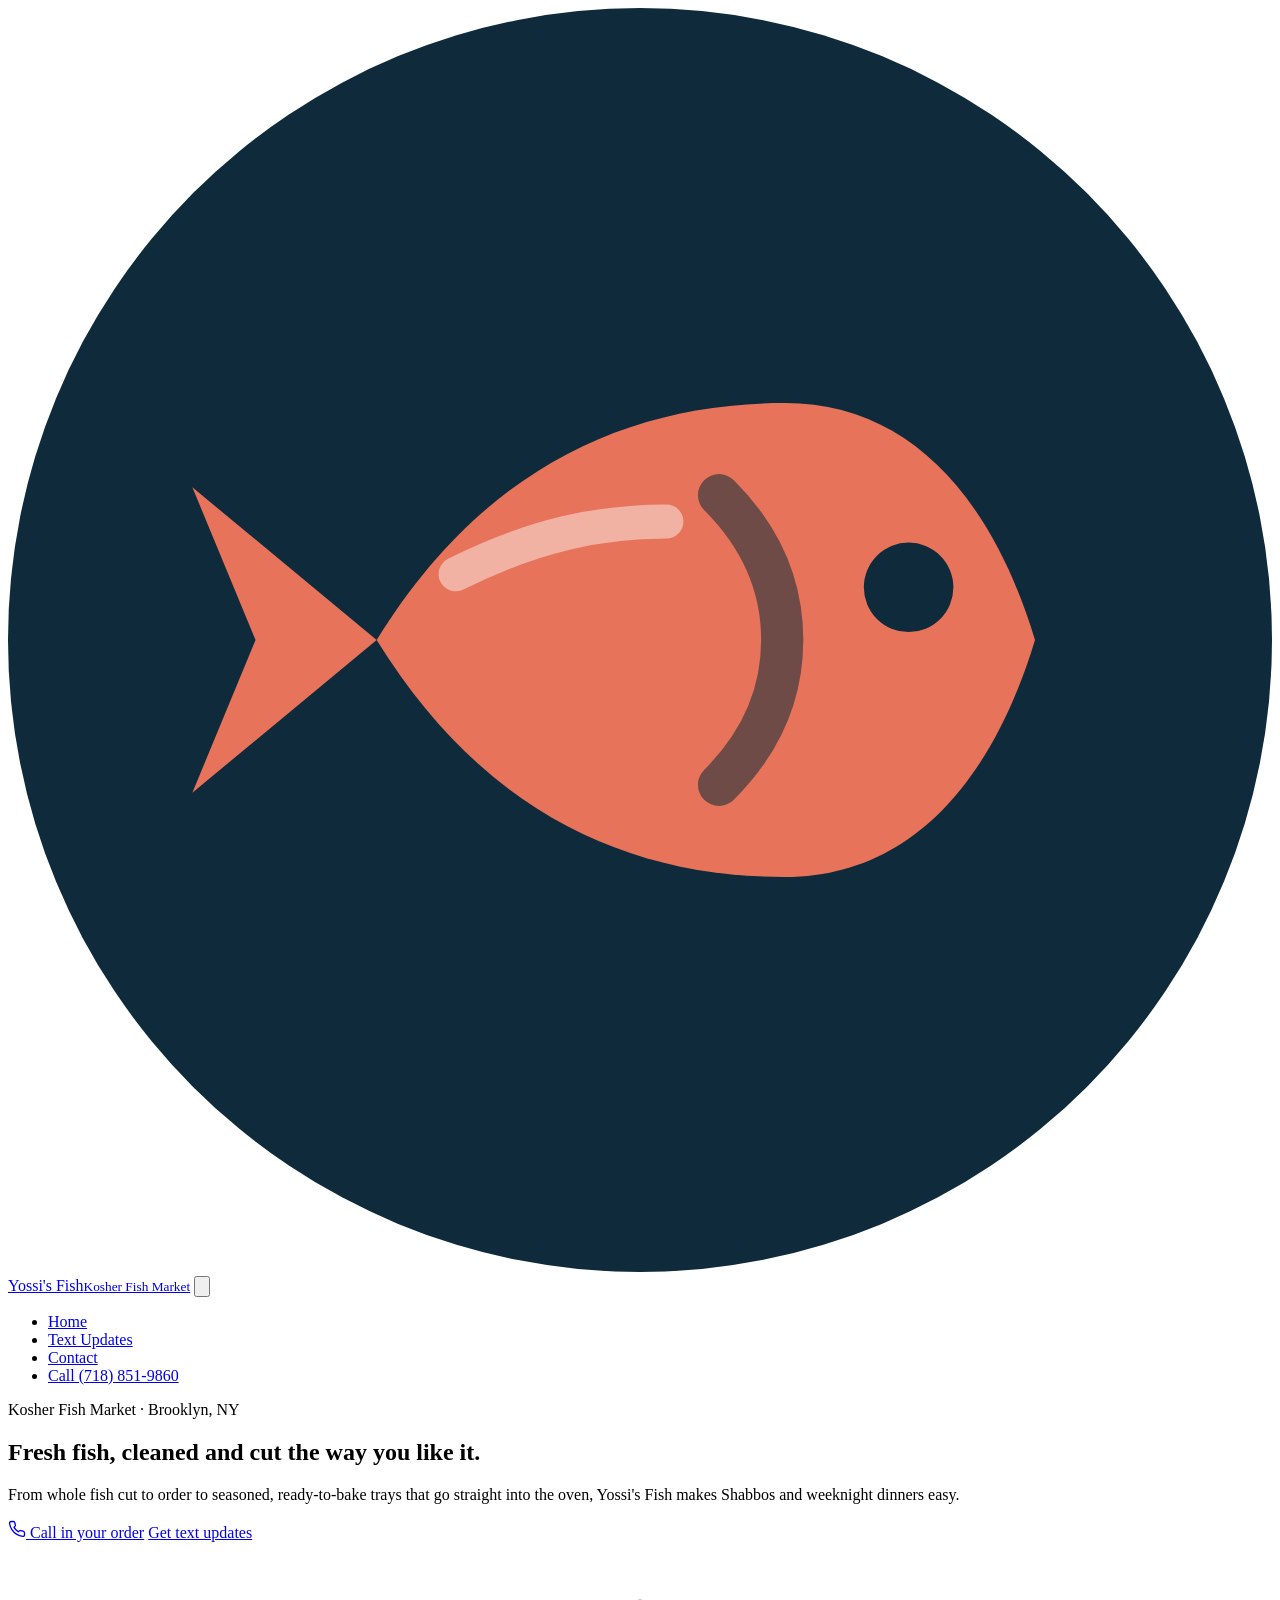
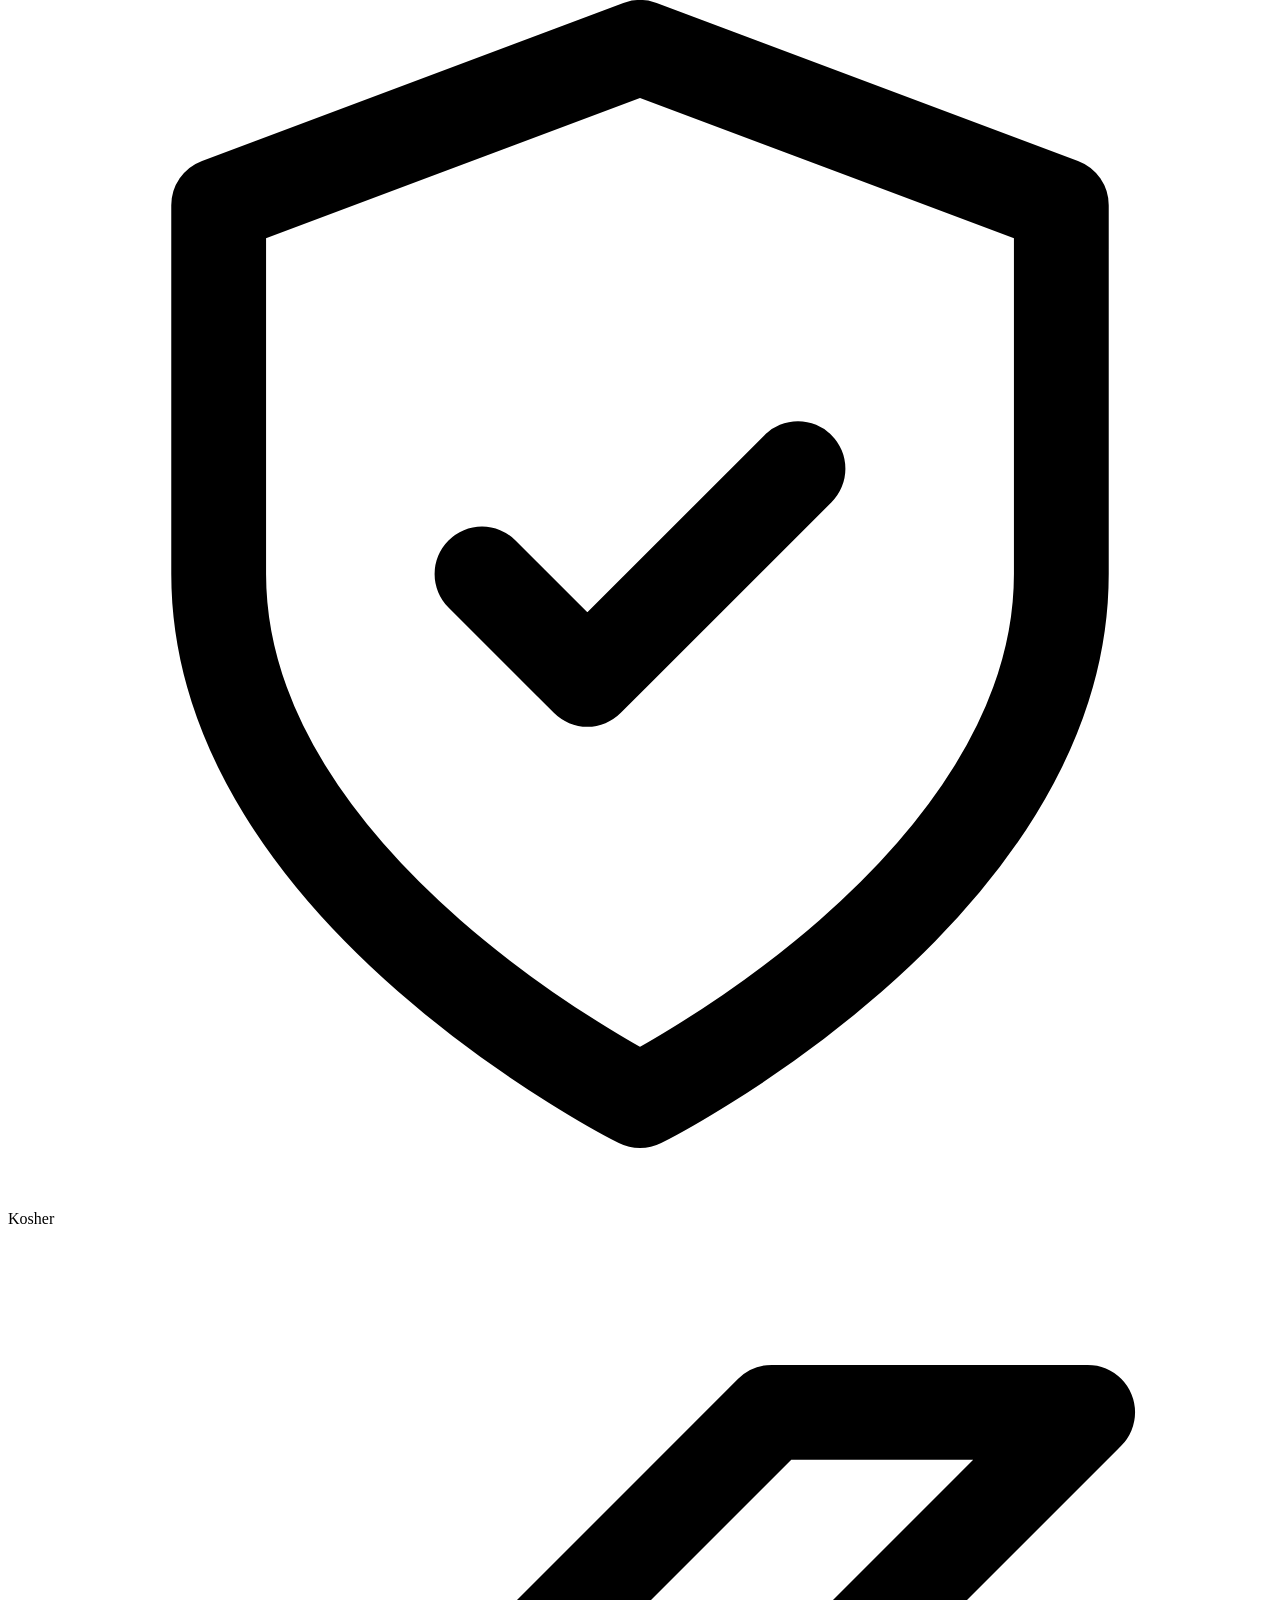
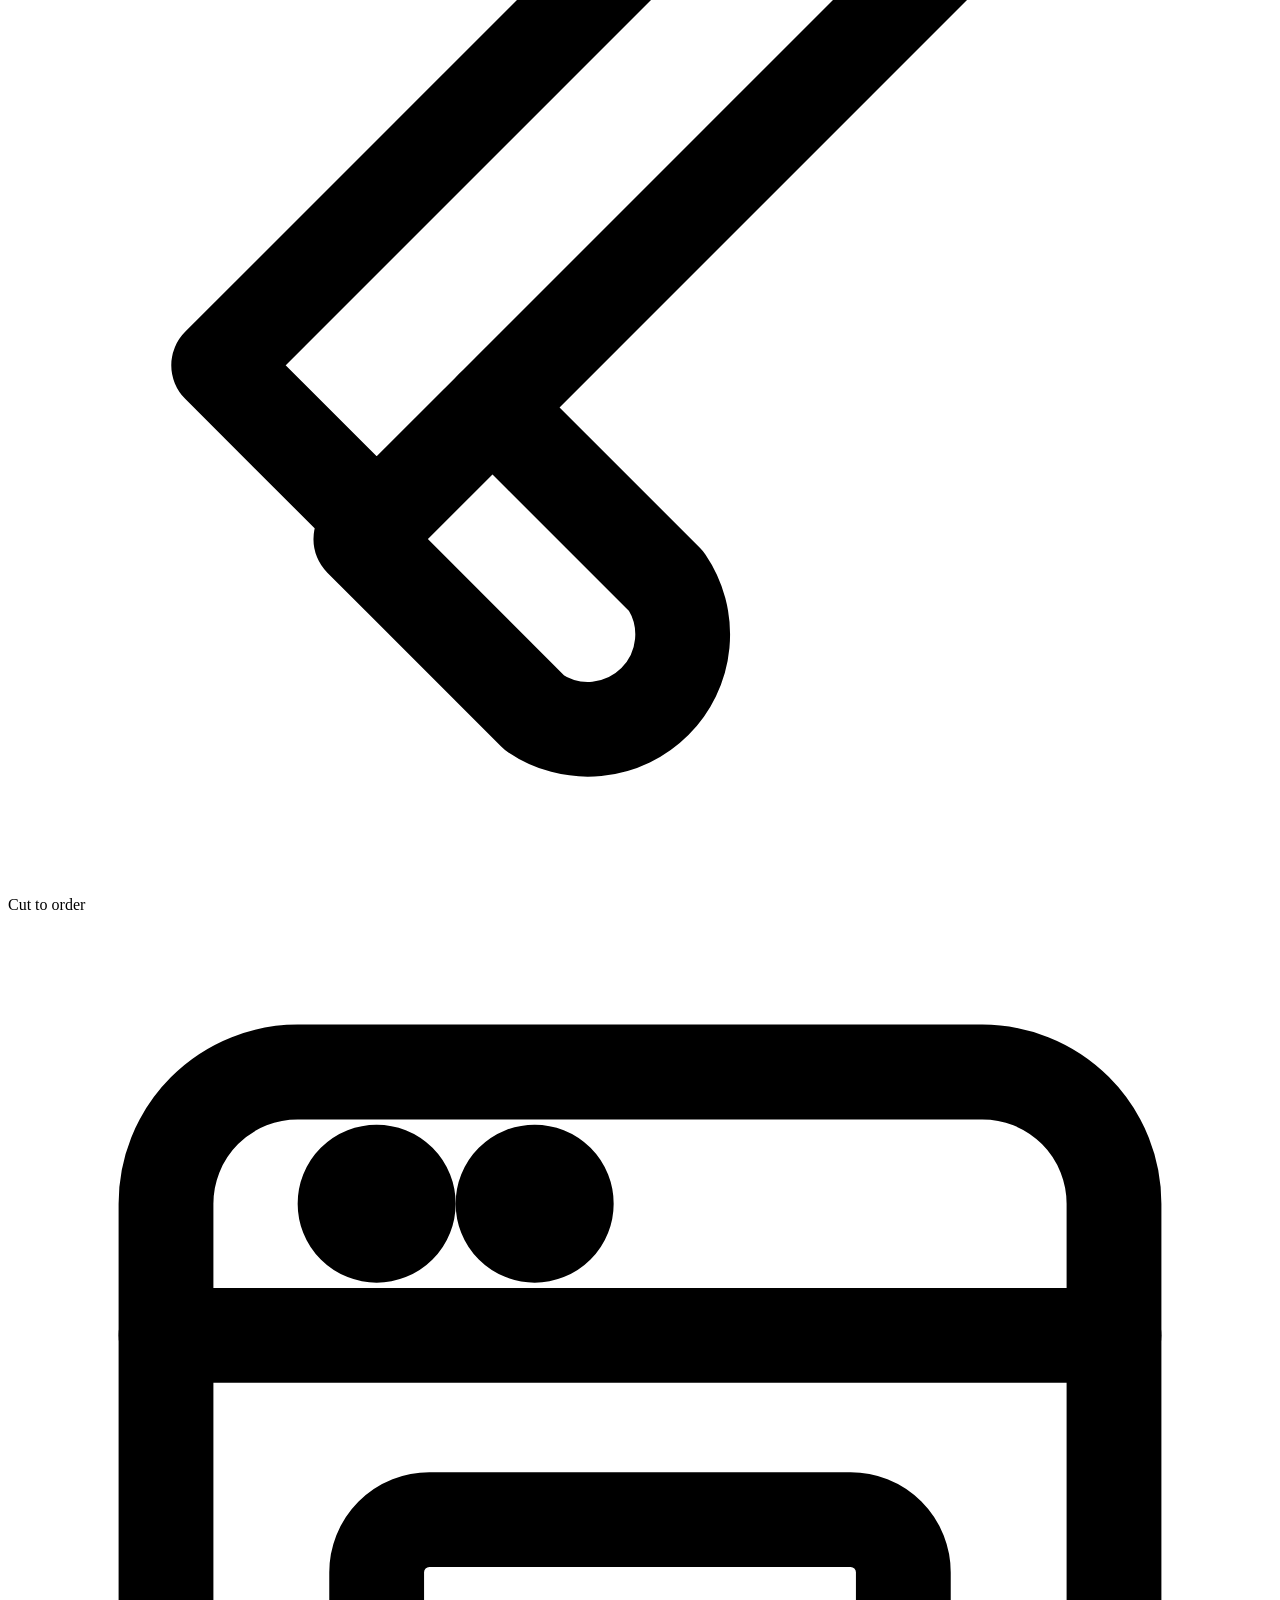
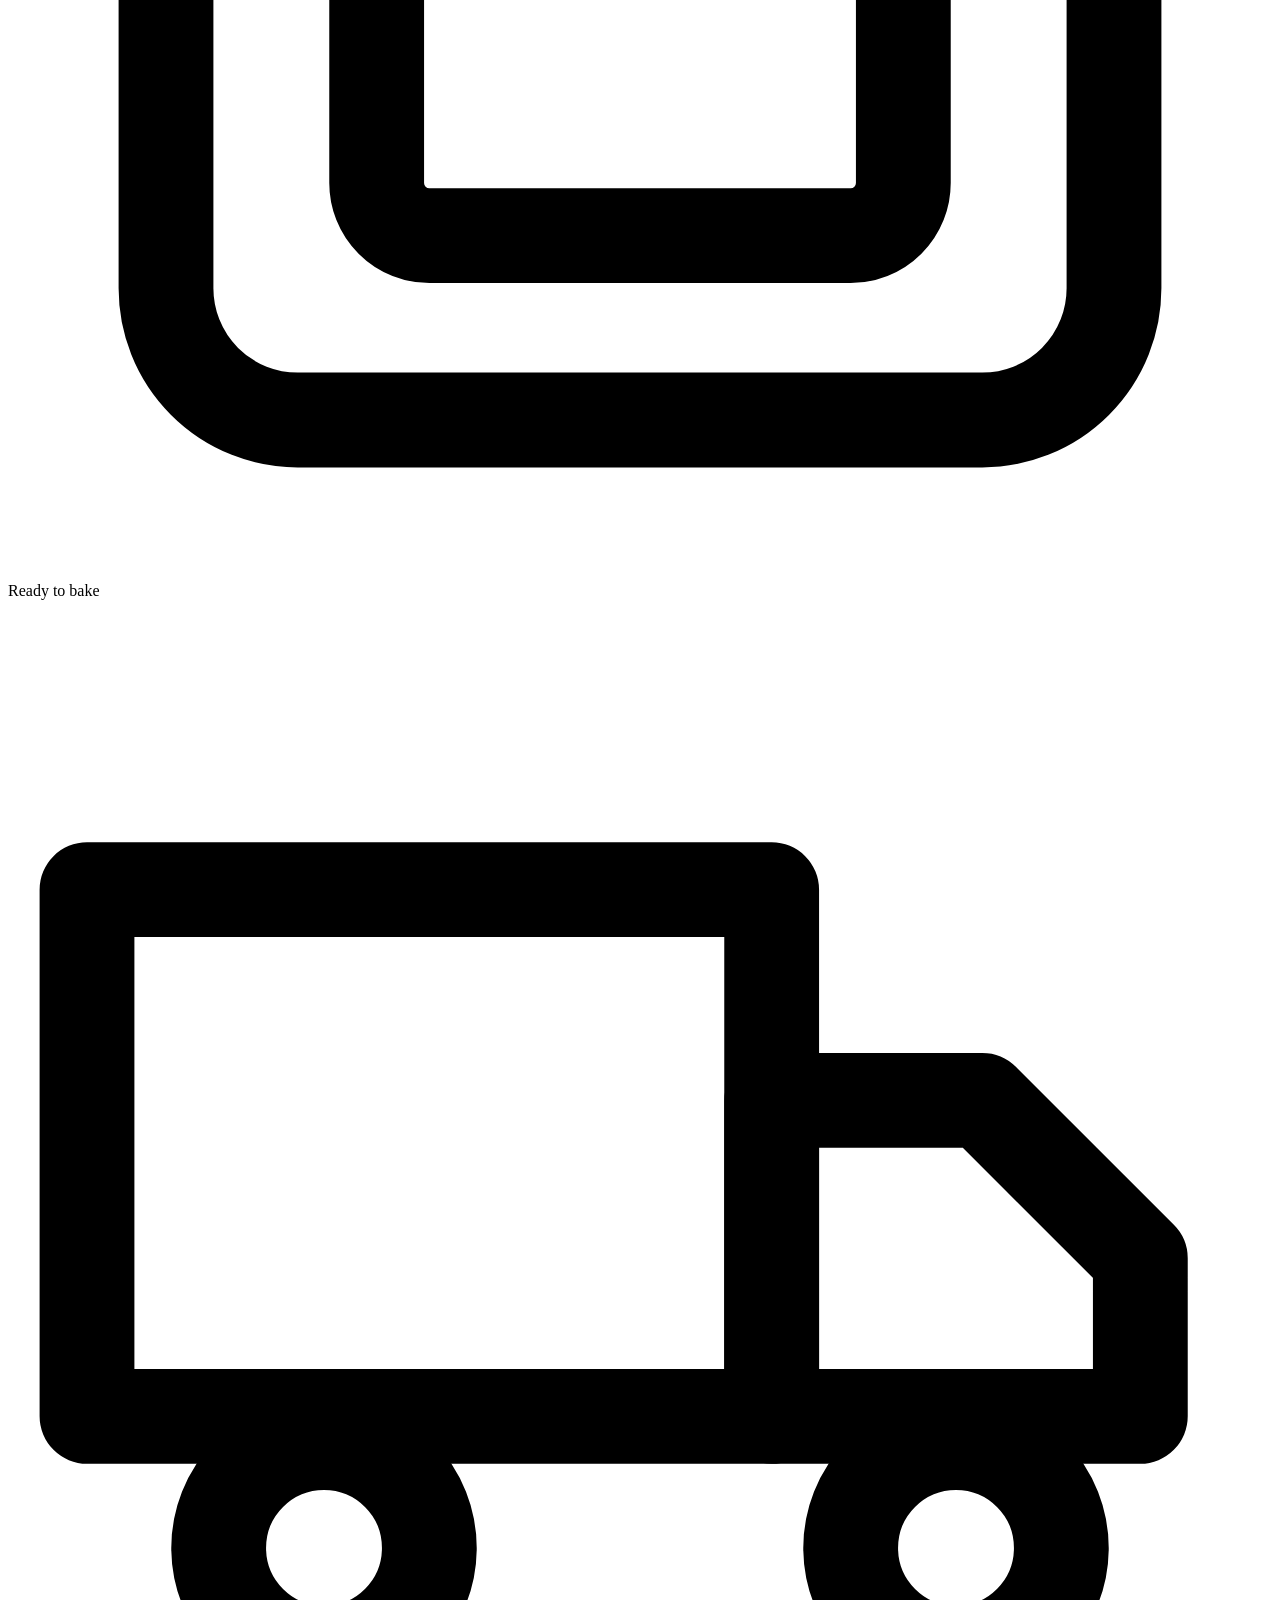
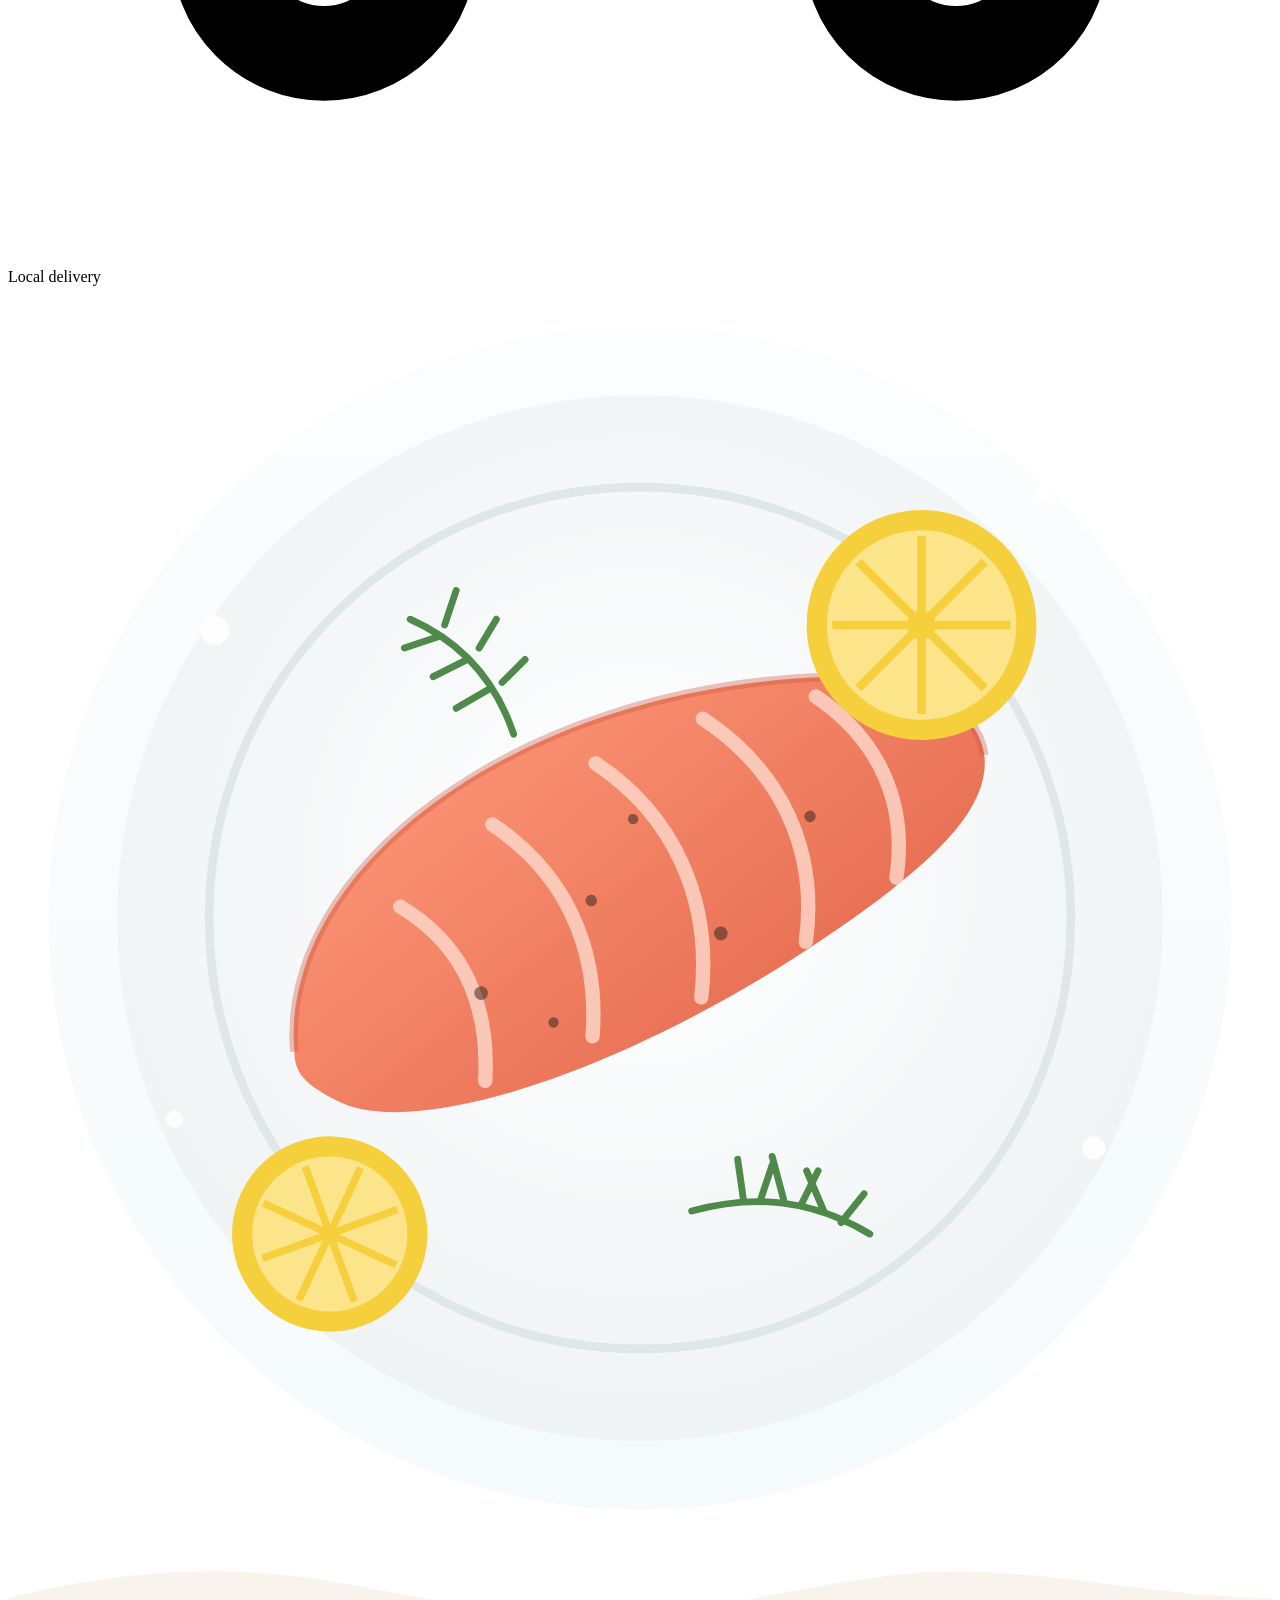
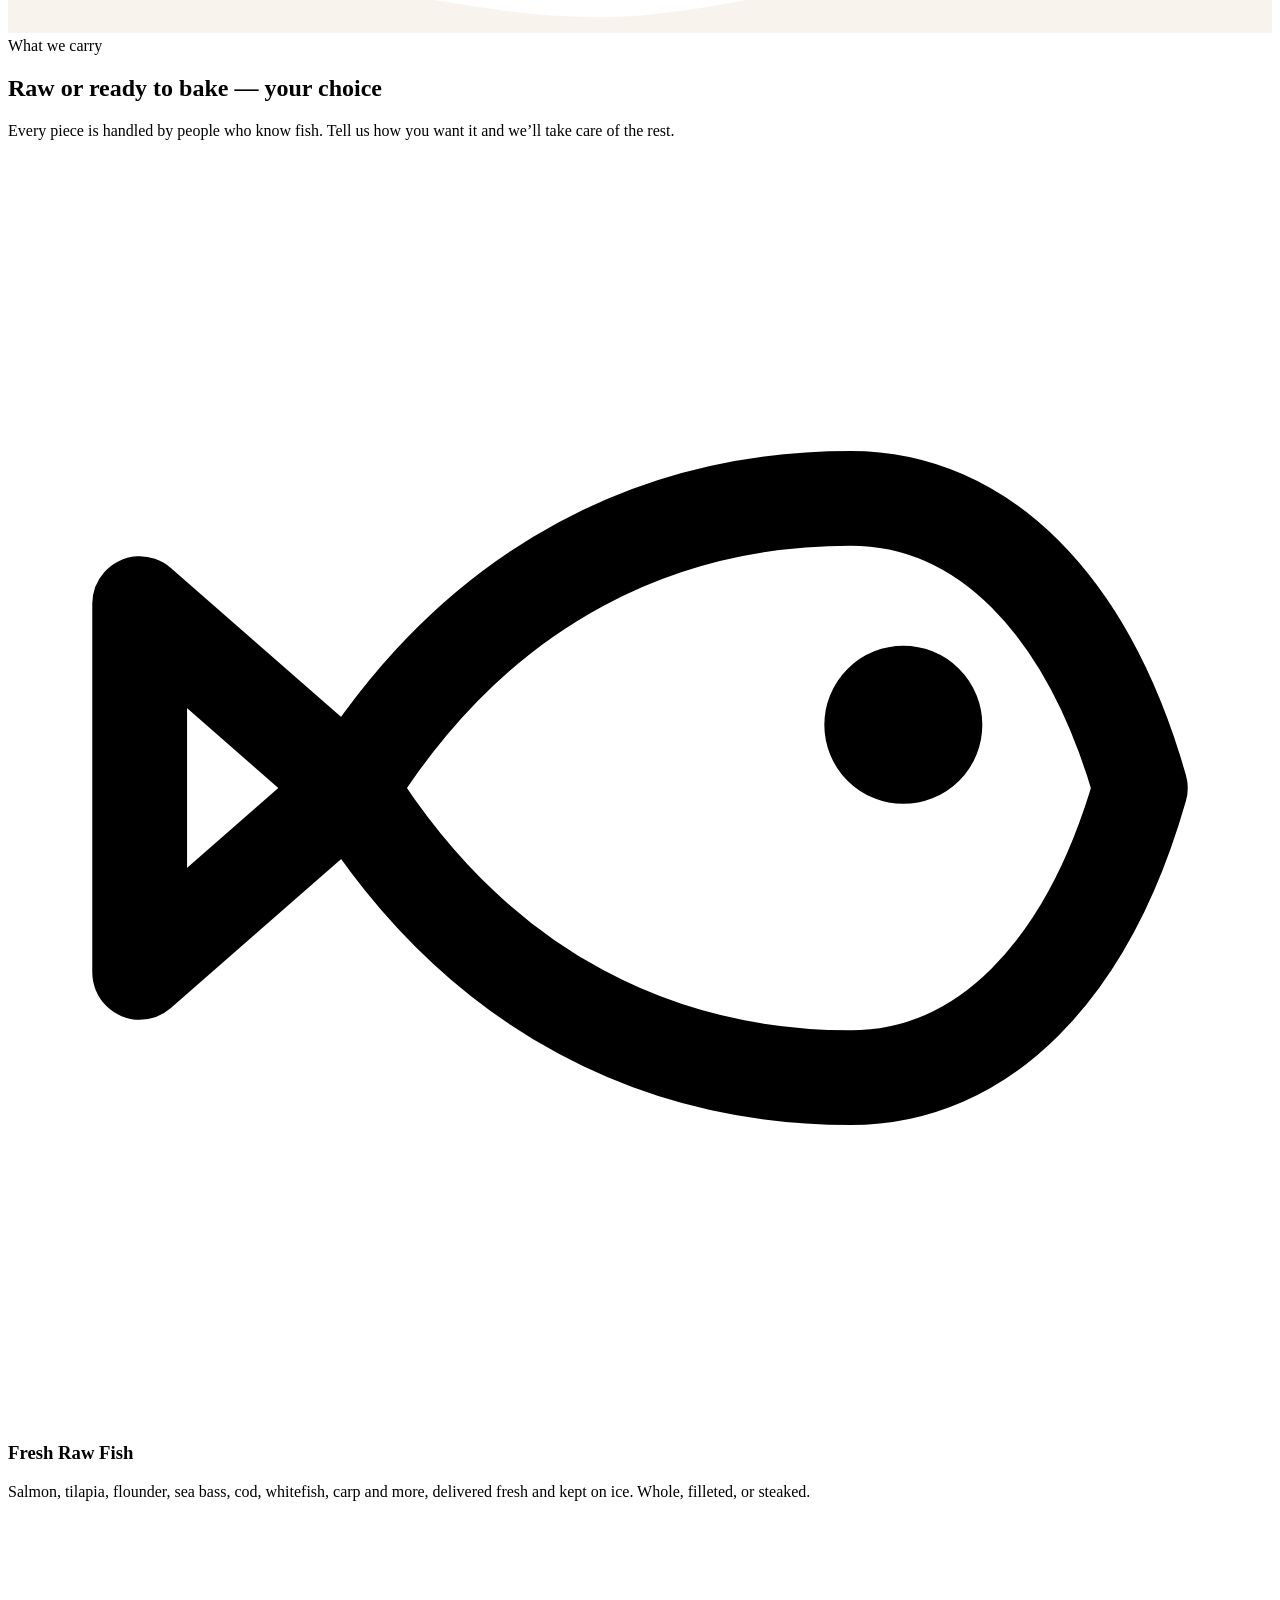
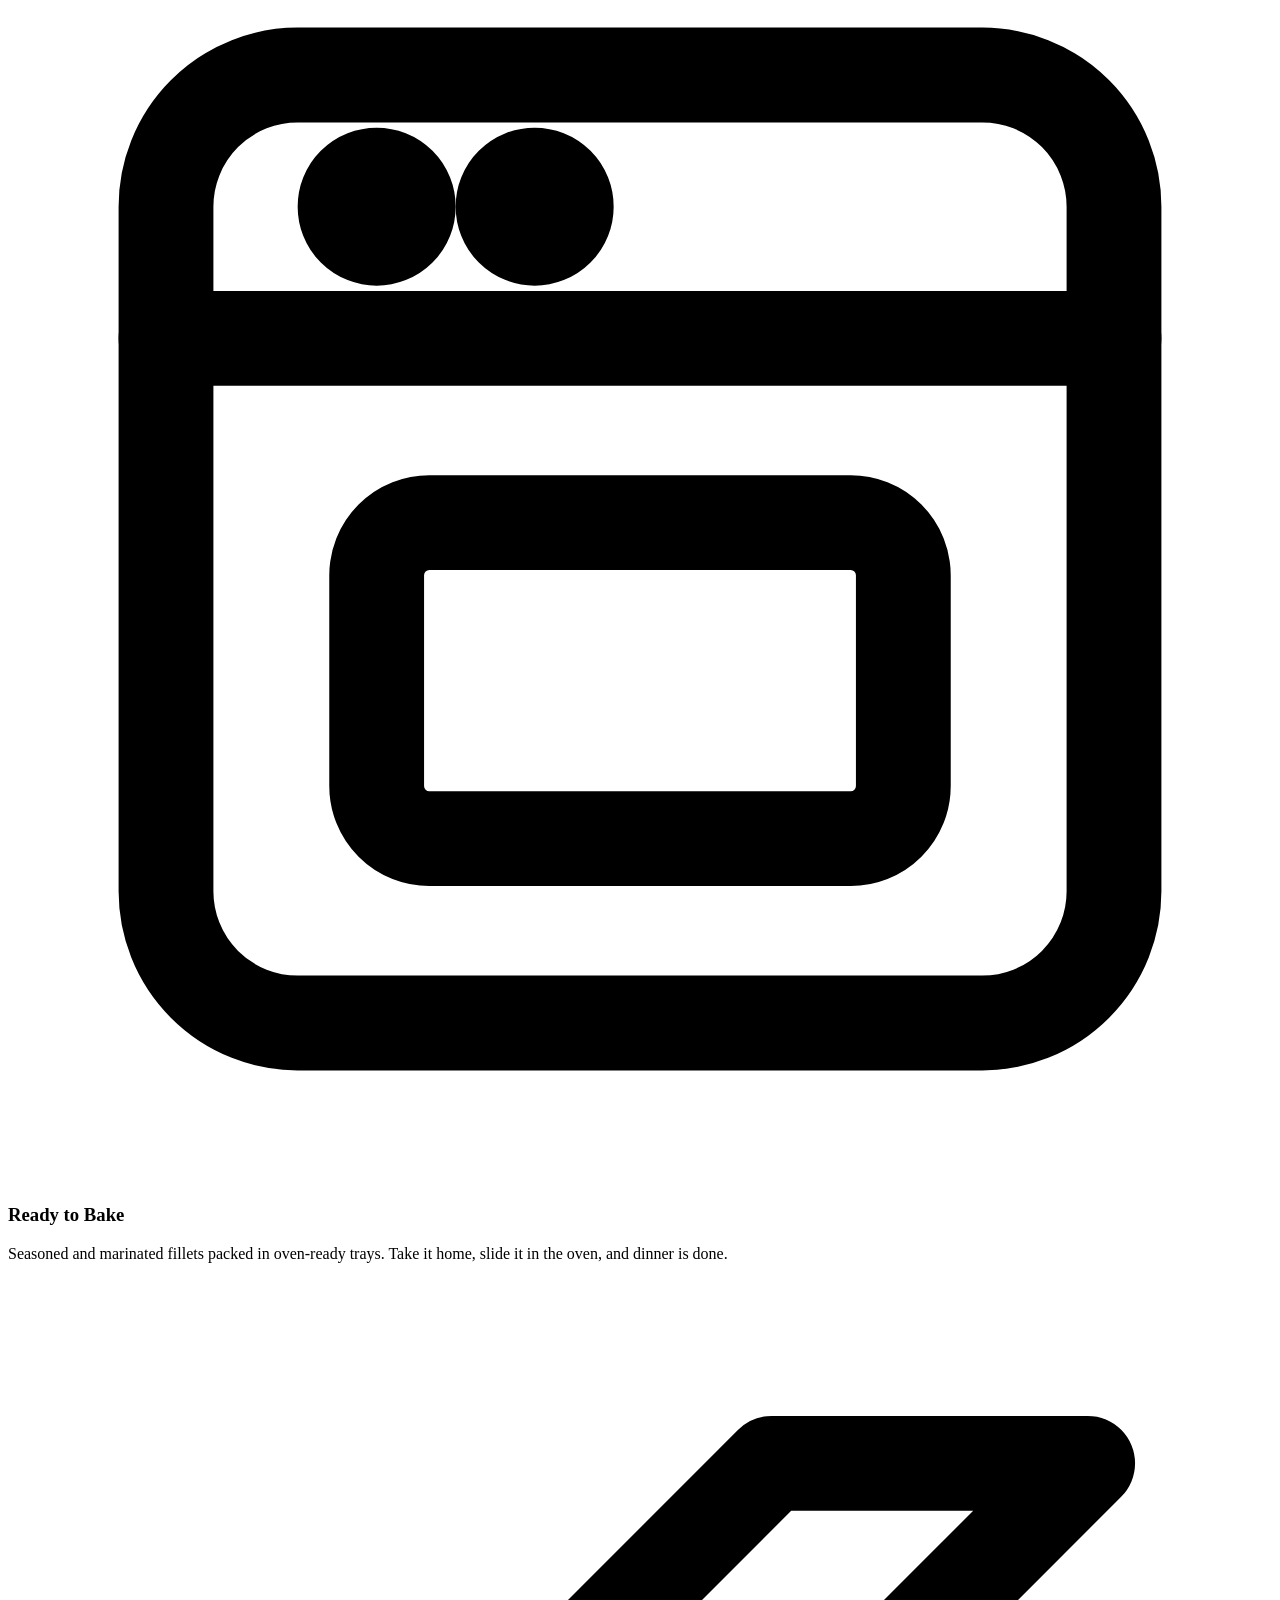
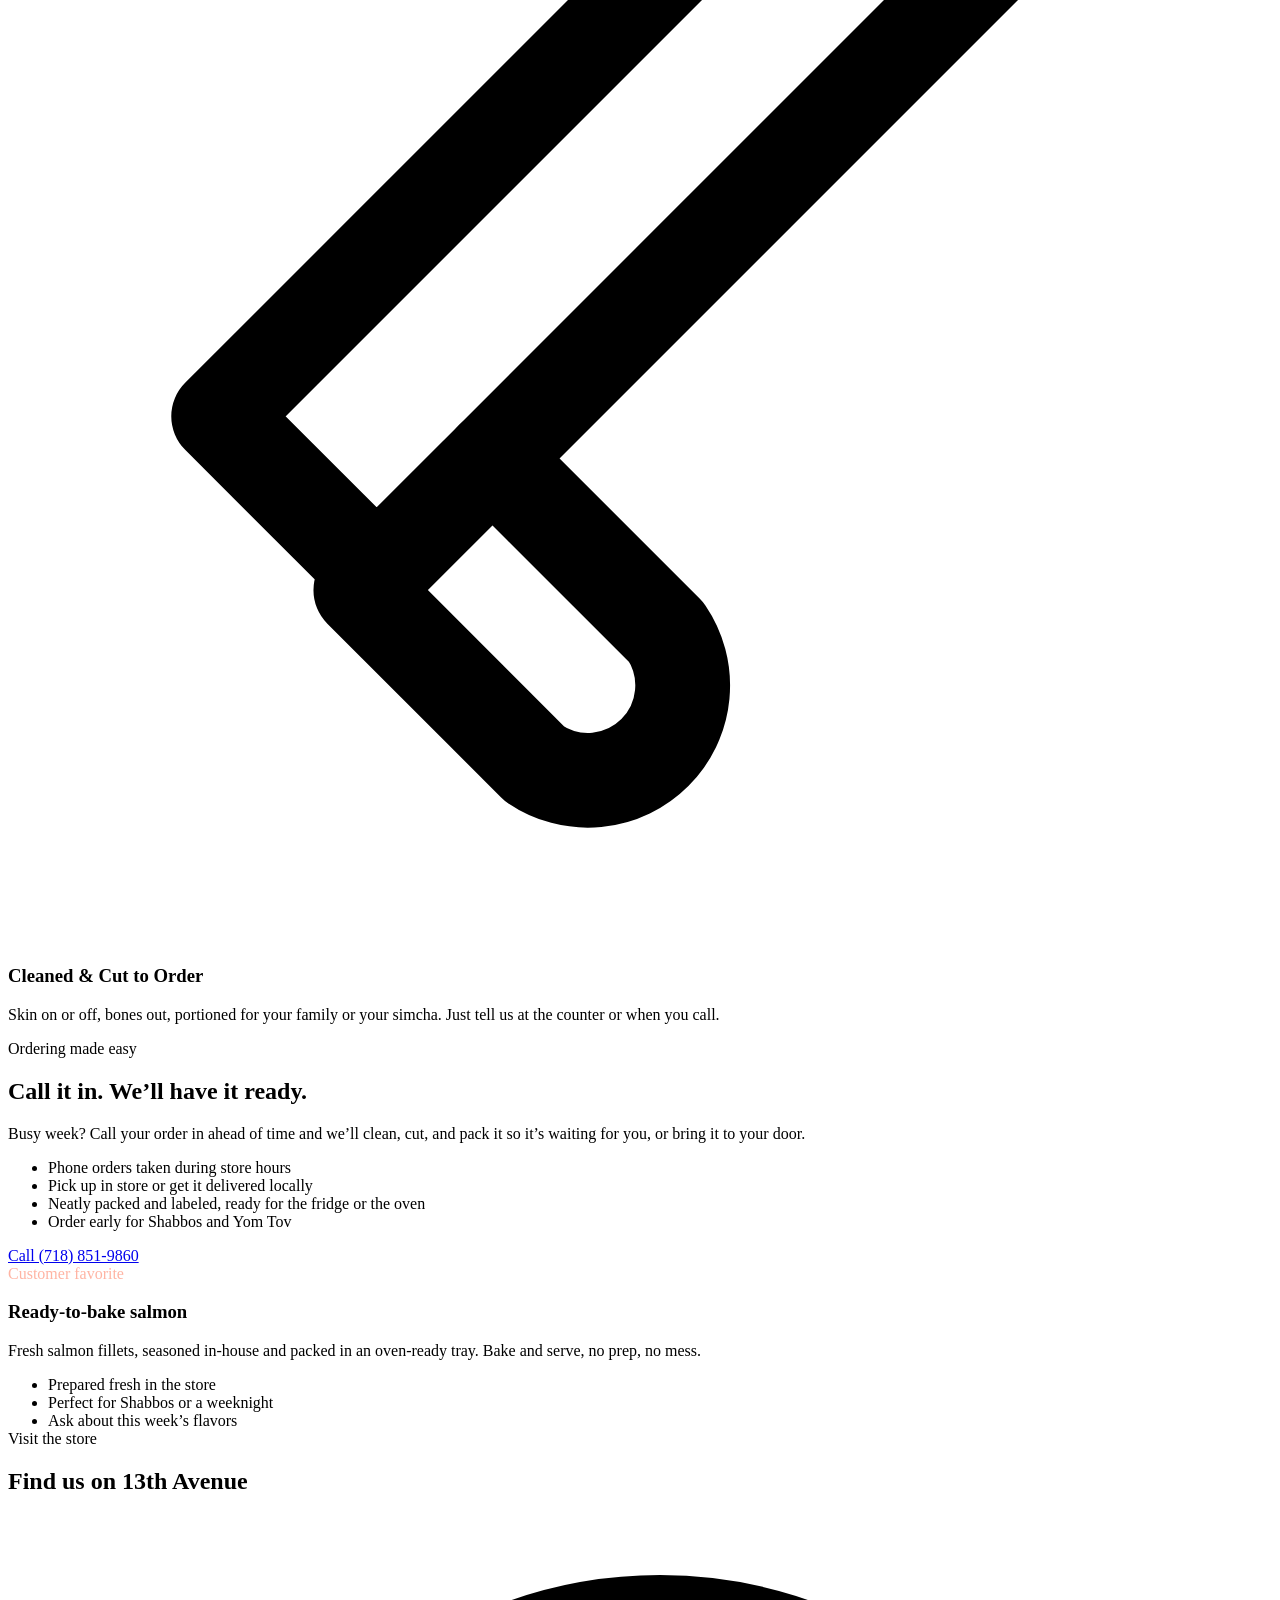
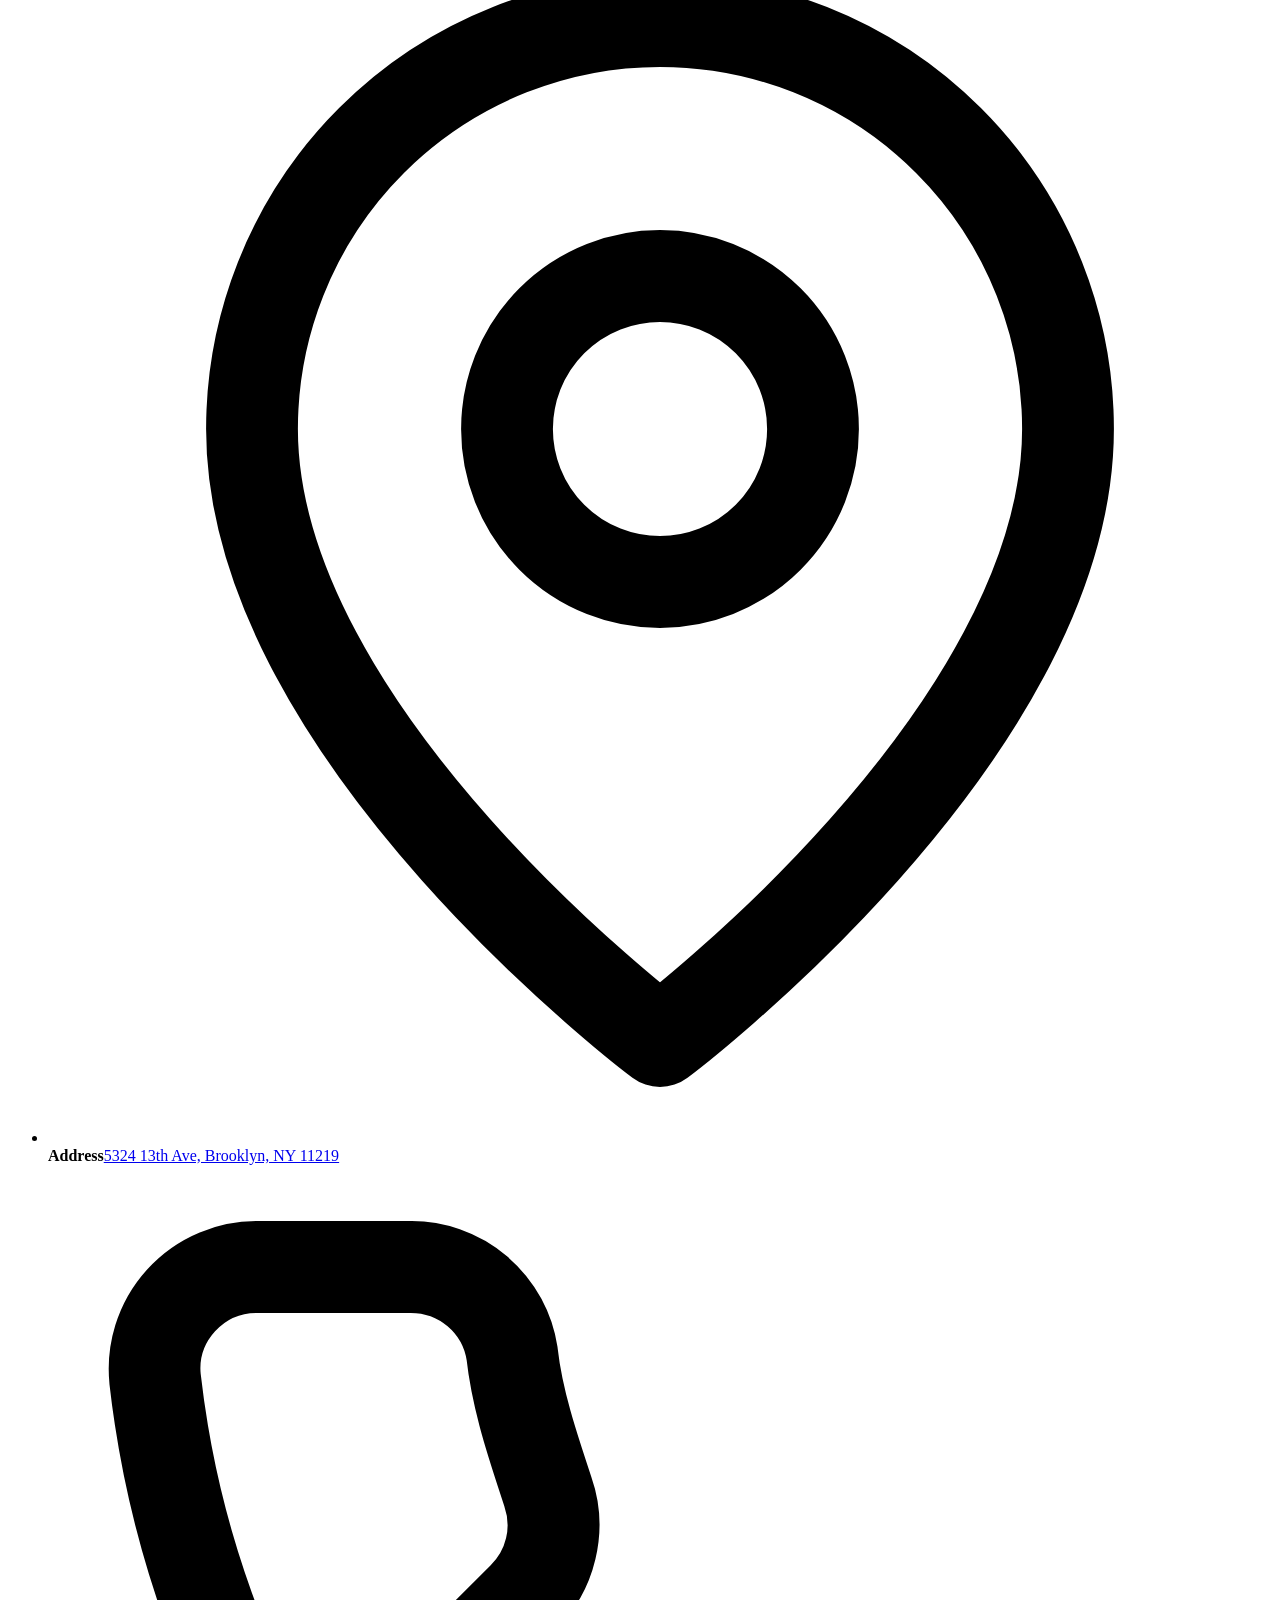
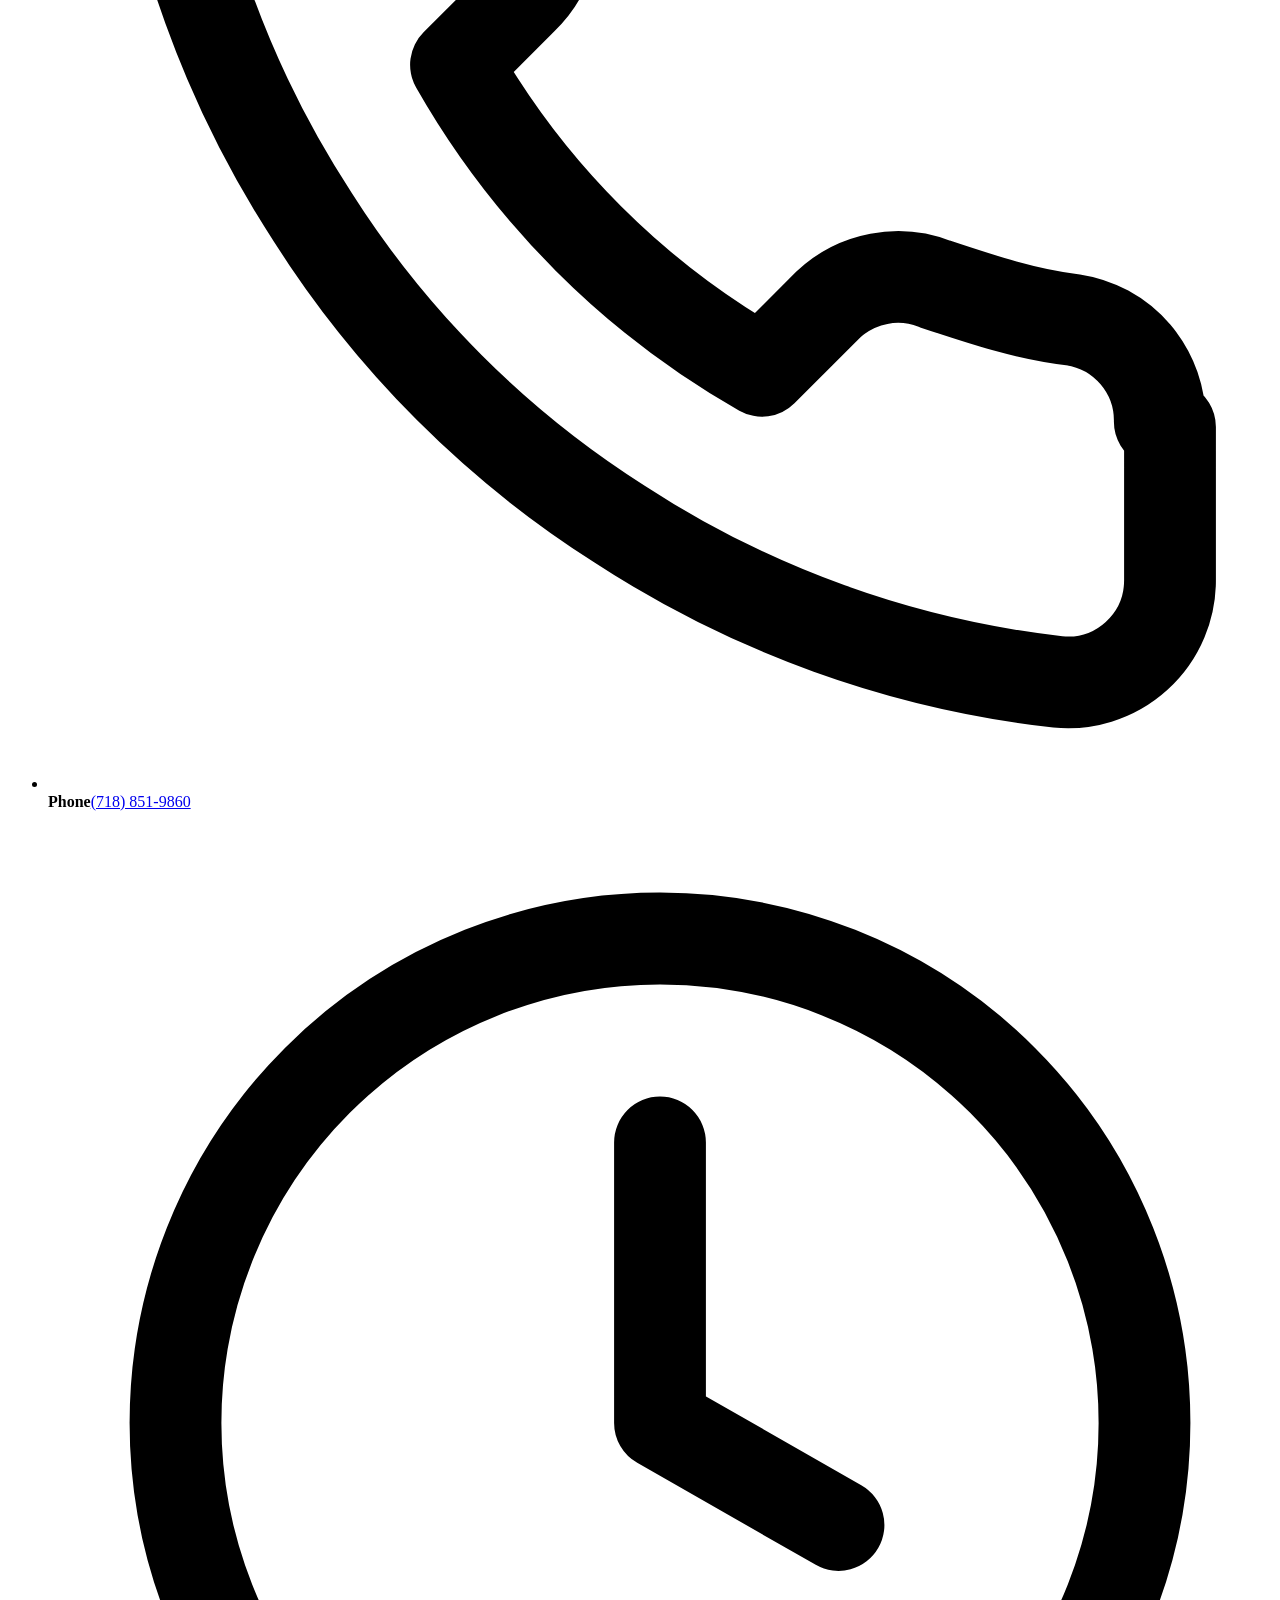
==== index.html @ 60ebe87a "Add files via upload" ====
<!doctype html>
<html lang="en">
<head>
<meta charset="utf-8">
<meta name="viewport" content="width=device-width, initial-scale=1">
<title>Yossi's Fish | Kosher Fish Market in Brooklyn, NY</title>
<meta name="description" content="Yossi's Fish is a kosher fish market on 13th Avenue in Brooklyn. Fresh raw fish cleaned and cut to order, ready-to-bake trays, and local delivery.">
<link rel="canonical" href="https://yossisfish.com/">
<meta property="og:title" content="Yossi's Fish | Kosher Fish Market in Brooklyn, NY">
<meta property="og:description" content="Yossi's Fish is a kosher fish market on 13th Avenue in Brooklyn. Fresh raw fish cleaned and cut to order, ready-to-bake trays, and local delivery.">
<meta property="og:type" content="website">
<meta property="og:url" content="https://yossisfish.com/">
<meta name="theme-color" content="#0e2a3b">
<link rel="icon" href="assets/favicon.svg" type="image/svg+xml">
<link rel="preconnect" href="https://fonts.googleapis.com">
<link rel="preconnect" href="https://fonts.gstatic.com" crossorigin>
<link href="https://fonts.googleapis.com/css2?family=Fraunces:opsz,wght@9..144,500;9..144,600;9..144,700&family=Inter:wght@400;500;600;700&display=swap" rel="stylesheet">
<link rel="stylesheet" href="assets/styles.css">
</head>
<body>
<header class="site-header">
  <div class="container nav">
    <a class="brand" href="./" aria-label="Yossi's Fish home"><svg class="brand-mark" viewBox="0 0 48 48" aria-hidden="true"><circle cx="24" cy="24" r="24" fill="#0e2a3b"/><path d="M14 24c4-6.5 9.5-9 15.5-9 4.6 0 7.8 3.4 9.5 9-1.7 5.6-4.9 9-9.5 9-6 0-11.5-2.5-15.5-9z" fill="#e7735a"/><path d="M14 24 7 18.2 9.4 24 7 29.8z" fill="#e7735a"/><path d="M27 18.5c1.6 1.6 2.4 3.4 2.4 5.5s-.8 3.9-2.4 5.5" fill="none" stroke="#0e2a3b" stroke-width="1.6" stroke-linecap="round" opacity=".55"/><circle cx="34.2" cy="22" r="1.7" fill="#0e2a3b"/><path d="M17 21.5c3-1.5 5.5-2 8-2" stroke="#fff" stroke-width="1.3" stroke-linecap="round" opacity=".45"/></svg><span class="brand-name">Yossi's Fish<small>Kosher Fish Market</small></span></a>
    <button class="nav-toggle" aria-label="Open menu" aria-expanded="false" aria-controls="nav-links"><svg viewBox="0 0 24 24" fill="none" stroke="currentColor" stroke-width="2" stroke-linecap="round"><path d="M4 7h16M4 12h16M4 17h16"/></svg></button>
    <ul class="nav-links" id="nav-links"><li><a href="./" aria-current="page">Home</a></li><li><a href="sms/">Text Updates</a></li><li><a href="contact/">Contact</a></li><li><a class="btn btn-primary" href="tel:+17188519860">Call (718) 851-9860</a></li></ul>
  </div>
</header>
<main>
<section class="hero">
  <div class="container hero-grid">
    <div>
      <span class="eyebrow">Kosher Fish Market &middot; Brooklyn, NY</span>
      <h1>Fresh fish, cleaned and cut the way you like it.</h1>
      <p class="lead">From whole fish cut to order to seasoned, ready-to-bake trays that go straight into the oven, Yossi's Fish makes Shabbos and weeknight dinners easy.</p>
      <div class="hero-actions">
        <a class="btn btn-primary" href="tel:+17188519860"><svg width="18" height="18" viewBox="0 0 24 24" fill="none" stroke="currentColor" stroke-width="1.8" stroke-linecap="round" stroke-linejoin="round"><path d="M22 16.9v3a2 2 0 0 1-2.2 2 19.8 19.8 0 0 1-8.6-3.1 19.5 19.5 0 0 1-6-6A19.8 19.8 0 0 1 2.1 4.2 2 2 0 0 1 4.1 2h3a2 2 0 0 1 2 1.7c.1.9.4 1.8.7 2.7a2 2 0 0 1-.5 2.1L8 9.8a16 16 0 0 0 6 6l1.3-1.3a2 2 0 0 1 2.1-.4c.9.3 1.8.6 2.7.7a2 2 0 0 1 1.7 2z"/></svg> Call in your order</a>
        <a class="btn btn-light" href="sms/">Get text updates</a>
      </div>
      <div class="badges">
        <span class="badge"><svg viewBox="0 0 24 24" fill="none" stroke="currentColor" stroke-width="1.8" stroke-linecap="round" stroke-linejoin="round"><path d="M12 22s8-4 8-10V5l-8-3-8 3v7c0 6 8 10 8 10z"/><path d="m9 12 2 2 4-4"/></svg> Kosher</span>
        <span class="badge"><svg viewBox="0 0 24 24" fill="none" stroke="currentColor" stroke-width="1.8" stroke-linecap="round" stroke-linejoin="round"><path d="M14.5 3.5 4 14l3 3 2.2-2.2L20.5 3.5z"/><path d="m9.2 14.8 3.3 3.3a1.8 1.8 0 0 1-2.5 2.5L6.7 17.3"/></svg> Cut to order</span>
        <span class="badge"><svg viewBox="0 0 24 24" fill="none" stroke="currentColor" stroke-width="1.8" stroke-linecap="round" stroke-linejoin="round"><rect x="3" y="3" width="18" height="18" rx="2.5"/><path d="M3 8h18"/><rect x="7" y="11.5" width="10" height="6" rx="1"/><circle cx="7" cy="5.5" r=".6" fill="currentColor"/><circle cx="10" cy="5.5" r=".6" fill="currentColor"/></svg> Ready to bake</span>
        <span class="badge"><svg viewBox="0 0 24 24" fill="none" stroke="currentColor" stroke-width="1.8" stroke-linecap="round" stroke-linejoin="round"><path d="M1.5 5.5h13v10h-13z"/><path d="M14.5 9.5h4l3 3v3h-7z"/><circle cx="6" cy="18" r="2"/><circle cx="18" cy="18" r="2"/></svg> Local delivery</span>
      </div>
    </div>
    <div class="hero-art"><svg viewBox="0 0 440 440" role="img" aria-label="Illustration of a fresh salmon fillet with lemon and dill">
  <defs>
    <radialGradient id="plate" cx="50%" cy="45%" r="60%"><stop offset="0" stop-color="#ffffff"/><stop offset="1" stop-color="#eef2f3"/></radialGradient>
    <linearGradient id="salmon" x1="0" y1="0" x2="1" y2="1"><stop offset="0" stop-color="#ff9a7a"/><stop offset="1" stop-color="#e2654a"/></linearGradient>
    <linearGradient id="ice" x1="0" y1="0" x2="0" y2="1"><stop offset="0" stop-color="#e7f4f8"/><stop offset="1" stop-color="#c9e4ee"/></linearGradient>
  </defs>
  <circle cx="220" cy="220" r="206" fill="url(#ice)" opacity=".18"/>
  <circle cx="220" cy="220" r="182" fill="url(#plate)"/>
  <circle cx="220" cy="220" r="150" fill="none" stroke="#dfe7ea" stroke-width="3"/>
  <g transform="rotate(-14 220 220)">
    <path d="M92 236c10-62 104-104 210-82 30 6 50 22 48 40-2 16-20 28-48 40-86 36-176 44-200 22-8-7-12-12-10-20z" fill="url(#salmon)"/>
    <path d="M92 236c10-62 104-104 210-82 30 6 50 22 48 40" fill="none" stroke="#c8513a" stroke-width="3" opacity=".35"/>
    <g fill="none" stroke="#ffe0d4" stroke-width="5" stroke-linecap="round" opacity=".75">
      <path d="M140 196c18 18 22 40 14 66"/>
      <path d="M178 176c20 22 26 50 16 80"/>
      <path d="M218 164c22 24 28 56 16 88"/>
      <path d="M258 158c22 24 28 54 16 84"/>
      <path d="M298 160c18 20 22 44 12 68"/>
    </g>
    <g fill="#3a2a22" opacity=".55"><circle cx="160" cy="232" r="2.4"/><circle cx="205" cy="210" r="2"/><circle cx="246" cy="232" r="2.4"/><circle cx="286" cy="200" r="2"/><circle cx="226" cy="186" r="1.8"/><circle cx="182" cy="248" r="1.8"/></g>
  </g>
  <g transform="translate(318 118)">
    <circle r="40" fill="#f6cf3d"/><circle r="33" fill="#fbe48a"/>
    <g stroke="#f6cf3d" stroke-width="3"><path d="M0-31V31M-31 0H31M-22-22 22 22M22-22-22 22"/></g>
    <circle r="5" fill="#f6cf3d"/>
  </g>
  <g transform="translate(112 330) rotate(-20)">
    <ellipse rx="34" ry="34" fill="#f6cf3d"/><ellipse rx="27" ry="27" fill="#fbe48a"/>
    <g stroke="#f6cf3d" stroke-width="2.6"><path d="M0-25V25M-25 0H25M-18-18 18 18M18-18-18 18"/></g>
  </g>
  <g fill="none" stroke="#4f8a4a" stroke-width="2.4" stroke-linecap="round">
    <path d="M300 330c-20-12-40-14-62-8"/>
    <path d="M284 322l-6-14M270 318l-4-15M256 318l-2-14M290 326l8-10M276 320l6-12M262 318l4-12"/>
    <path d="M140 116c18 8 30 22 36 40"/>
    <path d="M150 122l-12 4M160 130l-12 6M168 140l-12 7M152 118l4-12M164 126l6-10M172 138l8-8"/>
  </g>
  <g fill="#ffffff" opacity=".9"><circle cx="72" cy="120" r="5"/><circle cx="378" cy="300" r="4"/><circle cx="360" cy="72" r="3"/><circle cx="58" cy="290" r="3"/></g>
</svg></div>
  </div>
  <div class="wave" aria-hidden="true"><svg viewBox="0 0 1440 90" preserveAspectRatio="none"><path d="M0 50c120-30 240-40 360-20s240 50 360 40 240-50 360-50 240 30 360 30v40H0z" fill="#f8f4ed"/></svg></div>
</section>

<section class="block">
  <div class="container">
    <div class="section-head center">
      <span class="eyebrow">What we carry</span>
      <h2>Raw or ready to bake &mdash; your choice</h2>
      <p>Every piece is handled by people who know fish. Tell us how you want it and we&rsquo;ll take care of the rest.</p>
    </div>
    <div class="cards">
      <div class="card">
        <div class="icon"><svg viewBox="0 0 24 24" fill="none" stroke="currentColor" stroke-width="1.8" stroke-linecap="round" stroke-linejoin="round"><path d="M6.5 12c2.5-4 6-5.5 9.5-5.5 2.5 0 4.5 2 5.5 5.5-1 3.5-3 5.5-5.5 5.5-3.5 0-7-1.5-9.5-5.5z"/><path d="M6.5 12 2.5 8.5v7z"/><circle cx="17" cy="10.8" r=".6" fill="currentColor"/></svg></div>
        <h3>Fresh Raw Fish</h3>
        <p>Salmon, tilapia, flounder, sea bass, cod, whitefish, carp and more, delivered fresh and kept on ice. Whole, filleted, or steaked.</p>
      </div>
      <div class="card">
        <div class="icon"><svg viewBox="0 0 24 24" fill="none" stroke="currentColor" stroke-width="1.8" stroke-linecap="round" stroke-linejoin="round"><rect x="3" y="3" width="18" height="18" rx="2.5"/><path d="M3 8h18"/><rect x="7" y="11.5" width="10" height="6" rx="1"/><circle cx="7" cy="5.5" r=".6" fill="currentColor"/><circle cx="10" cy="5.5" r=".6" fill="currentColor"/></svg></div>
        <h3>Ready to Bake</h3>
        <p>Seasoned and marinated fillets packed in oven-ready trays. Take it home, slide it in the oven, and dinner is done.</p>
      </div>
      <div class="card">
        <div class="icon"><svg viewBox="0 0 24 24" fill="none" stroke="currentColor" stroke-width="1.8" stroke-linecap="round" stroke-linejoin="round"><path d="M14.5 3.5 4 14l3 3 2.2-2.2L20.5 3.5z"/><path d="m9.2 14.8 3.3 3.3a1.8 1.8 0 0 1-2.5 2.5L6.7 17.3"/></svg></div>
        <h3>Cleaned &amp; Cut to Order</h3>
        <p>Skin on or off, bones out, portioned for your family or your simcha. Just tell us at the counter or when you call.</p>
      </div>
    </div>
  </div>
</section>

<section class="block bg-white">
  <div class="container split">
    <div>
      <span class="eyebrow">Ordering made easy</span>
      <h2>Call it in. We&rsquo;ll have it ready.</h2>
      <p class="muted">Busy week? Call your order in ahead of time and we&rsquo;ll clean, cut, and pack it so it&rsquo;s waiting for you, or bring it to your door.</p>
      <ul class="checklist">
        <li>Phone orders taken during store hours</li>
        <li>Pick up in store or get it delivered locally</li>
        <li>Neatly packed and labeled, ready for the fridge or the oven</li>
        <li>Order early for Shabbos and Yom Tov</li>
      </ul>
      <a class="btn btn-dark" href="tel:+17188519860">Call (718) 851-9860</a>
    </div>
    <div class="feature-panel">
      <span class="eyebrow" style="color:#ffb4a3">Customer favorite</span>
      <h3>Ready-to-bake salmon</h3>
      <p>Fresh salmon fillets, seasoned in-house and packed in an oven-ready tray. Bake and serve, no prep, no mess.</p>
      <ul class="checklist" style="margin-bottom:0">
        <li>Prepared fresh in the store</li>
        <li>Perfect for Shabbos or a weeknight</li>
        <li>Ask about this week&rsquo;s flavors</li>
      </ul>
    </div>
  </div>
</section>

<section class="block" id="visit">
  <div class="container split" style="align-items:stretch">
    <div>
      <span class="eyebrow">Visit the store</span>
      <h2>Find us on 13th Avenue</h2>
      <ul class="info-list" style="margin:24px 0 8px">
        <li><span class="ico"><svg viewBox="0 0 24 24" fill="none" stroke="currentColor" stroke-width="1.8" stroke-linecap="round" stroke-linejoin="round"><path d="M20 10c0 6-8 12-8 12s-8-6-8-12a8 8 0 0 1 16 0z"/><circle cx="12" cy="10" r="3"/></svg></span><div><strong>Address</strong><a href="https://www.google.com/maps/search/?api=1&query=Yossi's+Fish+Market,+5324+13th+Ave,+Brooklyn,+NY+11219" target="_blank" rel="noopener">5324 13th Ave, Brooklyn, NY 11219</a></div></li>
        <li><span class="ico"><svg viewBox="0 0 24 24" fill="none" stroke="currentColor" stroke-width="1.8" stroke-linecap="round" stroke-linejoin="round"><path d="M22 16.9v3a2 2 0 0 1-2.2 2 19.8 19.8 0 0 1-8.6-3.1 19.5 19.5 0 0 1-6-6A19.8 19.8 0 0 1 2.1 4.2 2 2 0 0 1 4.1 2h3a2 2 0 0 1 2 1.7c.1.9.4 1.8.7 2.7a2 2 0 0 1-.5 2.1L8 9.8a16 16 0 0 0 6 6l1.3-1.3a2 2 0 0 1 2.1-.4c.9.3 1.8.6 2.7.7a2 2 0 0 1 1.7 2z"/></svg></span><div><strong>Phone</strong><a href="tel:+17188519860">(718) 851-9860</a></div></li>
        <li><span class="ico"><svg viewBox="0 0 24 24" fill="none" stroke="currentColor" stroke-width="1.8" stroke-linecap="round" stroke-linejoin="round"><circle cx="12" cy="12" r="9.5"/><path d="M12 6.5V12l3.5 2"/></svg></span><div><strong>Store hours</strong><span>Closed Saturday &amp; Sunday</span></div></li>
      </ul>
      <table class="hours"><tbody><tr data-day="1"><td>Monday</td><td>9:00am &ndash; 6:00pm</td></tr><tr data-day="2"><td>Tuesday</td><td>9:00am &ndash; 6:00pm</td></tr><tr data-day="3"><td>Wednesday</td><td>8:30am &ndash; 7:00pm</td></tr><tr data-day="4"><td>Thursday</td><td>8:30am &ndash; 7:00pm</td></tr><tr data-day="5"><td>Friday</td><td>8:30am &ndash; 12:30pm</td></tr><tr data-day="6" class="closed"><td>Saturday</td><td>Closed</td></tr><tr data-day="0" class="closed"><td>Sunday</td><td>Closed</td></tr></tbody></table><p class="muted" style="font-size:.88rem;margin-top:12px">Hours may change before Yom Tov and holidays. Call ahead to confirm.</p>
    </div>
    <div><iframe class="map-frame" src="https://www.google.com/maps?q=Yossi's+Fish+Market,+5324+13th+Ave,+Brooklyn,+NY+11219&output=embed" loading="lazy" referrerpolicy="no-referrer-when-downgrade" title="Map to Yossi's Fish"></iframe></div>
  </div>
</section>

<section class="block tight bg-white">
  <div class="container">
    <div class="text-band">
      <div>
        <h2>Specials &amp; delivery updates by text</h2>
        <p>Get this week&rsquo;s specials, holiday ordering reminders, and updates on your orders and deliveries, straight to your phone.</p>
        <p style="margin-top:14px;font-size:.86rem;opacity:.95">Text <strong>JOIN</strong> to <strong>(718) 851-9860</strong> to receive order &amp; delivery updates and weekly specials from <strong>Yossi's Fish</strong>. Msg frequency varies (up to 4 msgs/week). <strong>Msg &amp; data rates may apply.</strong> Reply <strong>HELP</strong> for help, <strong>STOP</strong> to opt out. Consent is not a condition of purchase. <a href="terms-of-service/">Terms</a> &amp; <a href="privacy-policy/">Privacy</a>.</p>
      </div>
      <div class="actions">
        <a class="btn btn-light" href="sms/">Sign up for texts</a>
        <span class="keyword">or text <strong>JOIN</strong> to <strong>(718) 851-9860</strong></span>
      </div>
    </div>
  </div>
</section>
</main>
<footer class="site-footer">
  <div class="container">
    <div class="footer-grid">
      <div>
        <a class="brand" href="./"><svg class="brand-mark" viewBox="0 0 48 48" aria-hidden="true"><circle cx="24" cy="24" r="24" fill="#0e2a3b"/><path d="M14 24c4-6.5 9.5-9 15.5-9 4.6 0 7.8 3.4 9.5 9-1.7 5.6-4.9 9-9.5 9-6 0-11.5-2.5-15.5-9z" fill="#e7735a"/><path d="M14 24 7 18.2 9.4 24 7 29.8z" fill="#e7735a"/><path d="M27 18.5c1.6 1.6 2.4 3.4 2.4 5.5s-.8 3.9-2.4 5.5" fill="none" stroke="#0e2a3b" stroke-width="1.6" stroke-linecap="round" opacity=".55"/><circle cx="34.2" cy="22" r="1.7" fill="#0e2a3b"/><path d="M17 21.5c3-1.5 5.5-2 8-2" stroke="#fff" stroke-width="1.3" stroke-linecap="round" opacity=".45"/></svg><span class="brand-name">Yossi's Fish<small>Kosher Fish Market</small></span></a>
        <p>Fresh kosher fish, cleaned and cut to order, plus ready-to-bake favorites prepared in-house on 13th Avenue in Brooklyn.</p>
      </div>
      <div>
        <h4>Visit</h4>
        <ul>
          <li><a href="https://www.google.com/maps/search/?api=1&query=Yossi's+Fish+Market,+5324+13th+Ave,+Brooklyn,+NY+11219" target="_blank" rel="noopener">5324 13th Ave<br>Brooklyn, NY 11219</a></li>
          <li><a href="tel:+17188519860">(718) 851-9860</a></li>
          <li><a href="mailto:info@yossisfish.com">info@yossisfish.com</a></li>
        </ul>
      </div>
      <div>
        <h4>Hours</h4>
        <ul>
          <li>Mon &ndash; Tue: 9:00am &ndash; 6:00pm</li>
          <li>Wed &ndash; Thu: 8:30am &ndash; 7:00pm</li>
          <li>Fri: 8:30am &ndash; 12:30pm</li>
          <li>Sat &ndash; Sun: Closed</li>
        </ul>
      </div>
      <div>
        <h4>Site</h4>
        <ul>
          <li><a href="./">Home</a></li>
          <li><a href="sms/">Text Updates</a></li>
          <li><a href="contact/">Contact Us</a></li>
          <li><a href="privacy-policy/">Privacy Policy</a></li>
          <li><a href="terms-of-service/">Terms of Service</a></li>
        </ul>
      </div>
    </div>
    <div class="footer-bottom">
      <span>&copy; <span data-year>2026</span> Yossis Fish Market. Yossi's Fish is operated by Yossis Fish Market.</span>
      <span><a href="privacy-policy/">Privacy Policy</a> &nbsp;&middot;&nbsp; <a href="terms-of-service/">Terms of Service</a></span>
    </div>
  </div>
</footer>
<script src="assets/main.js"></script>
</body>
</html>
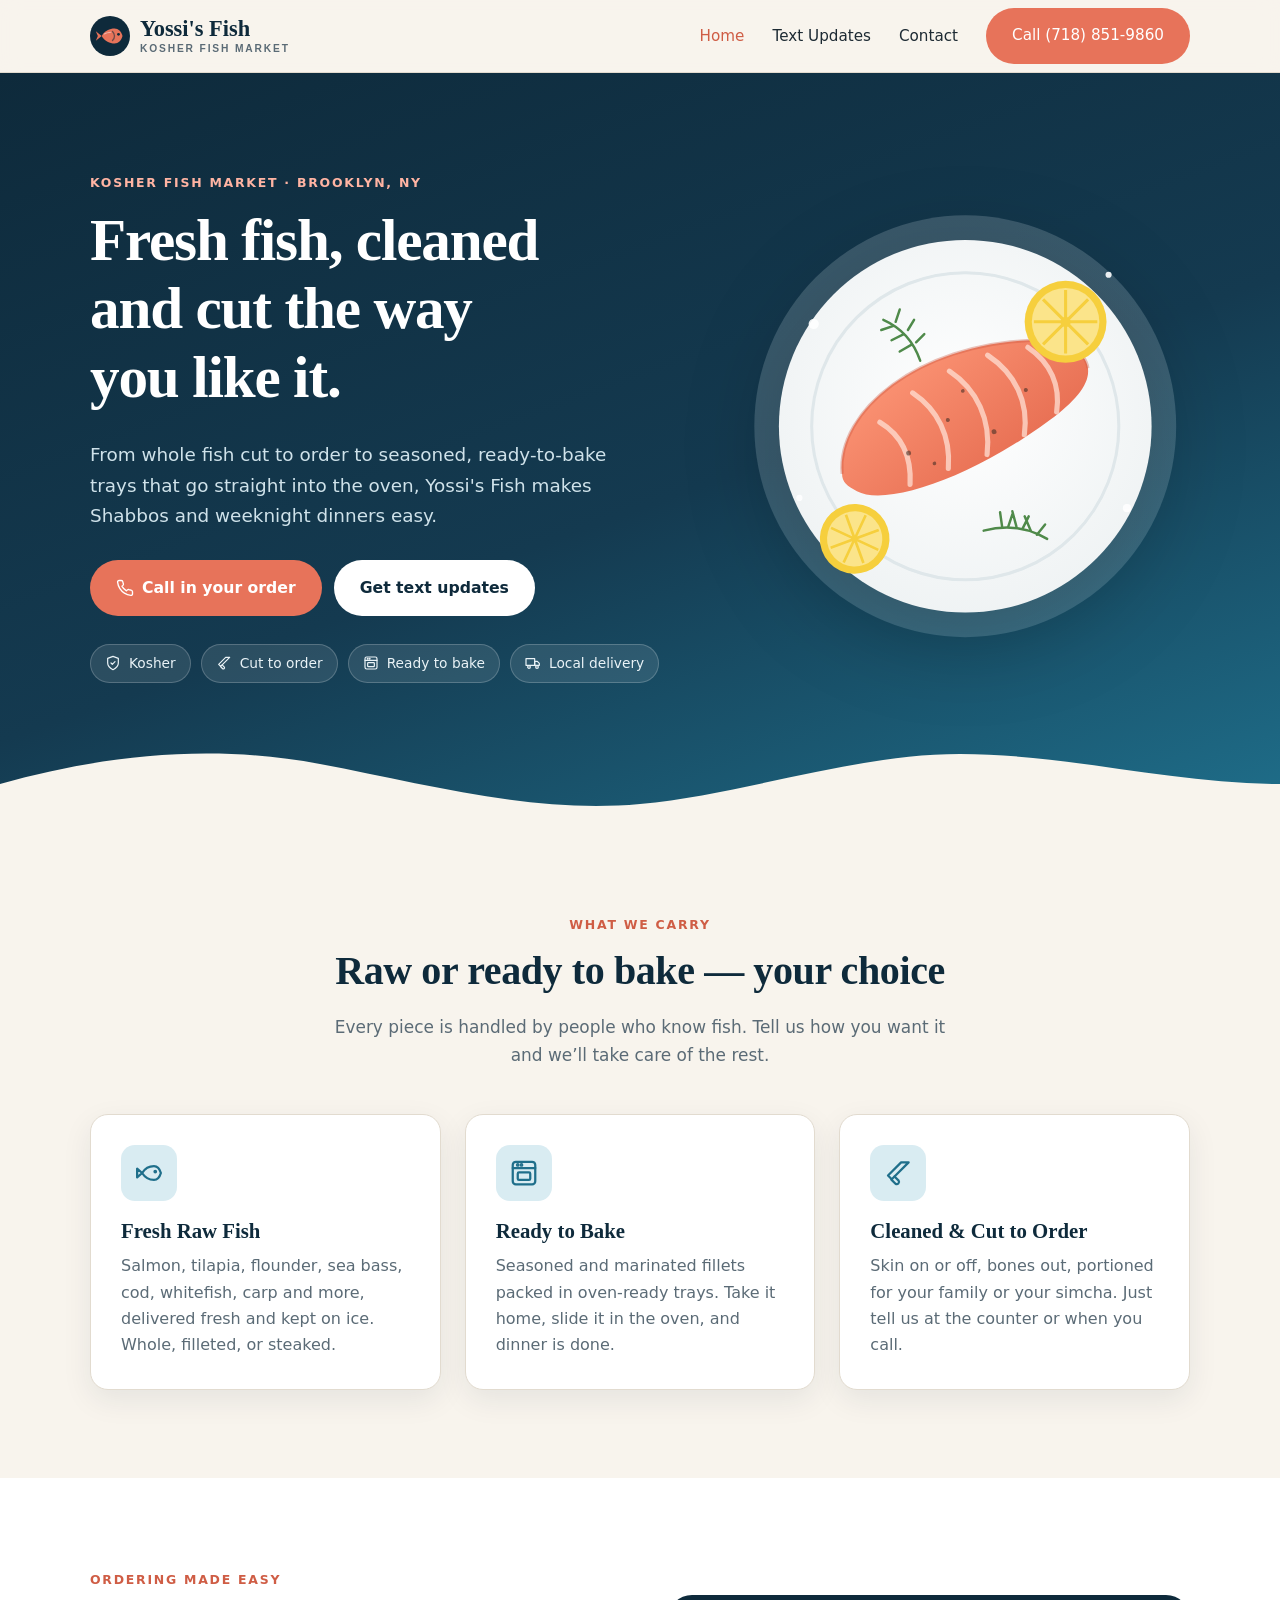
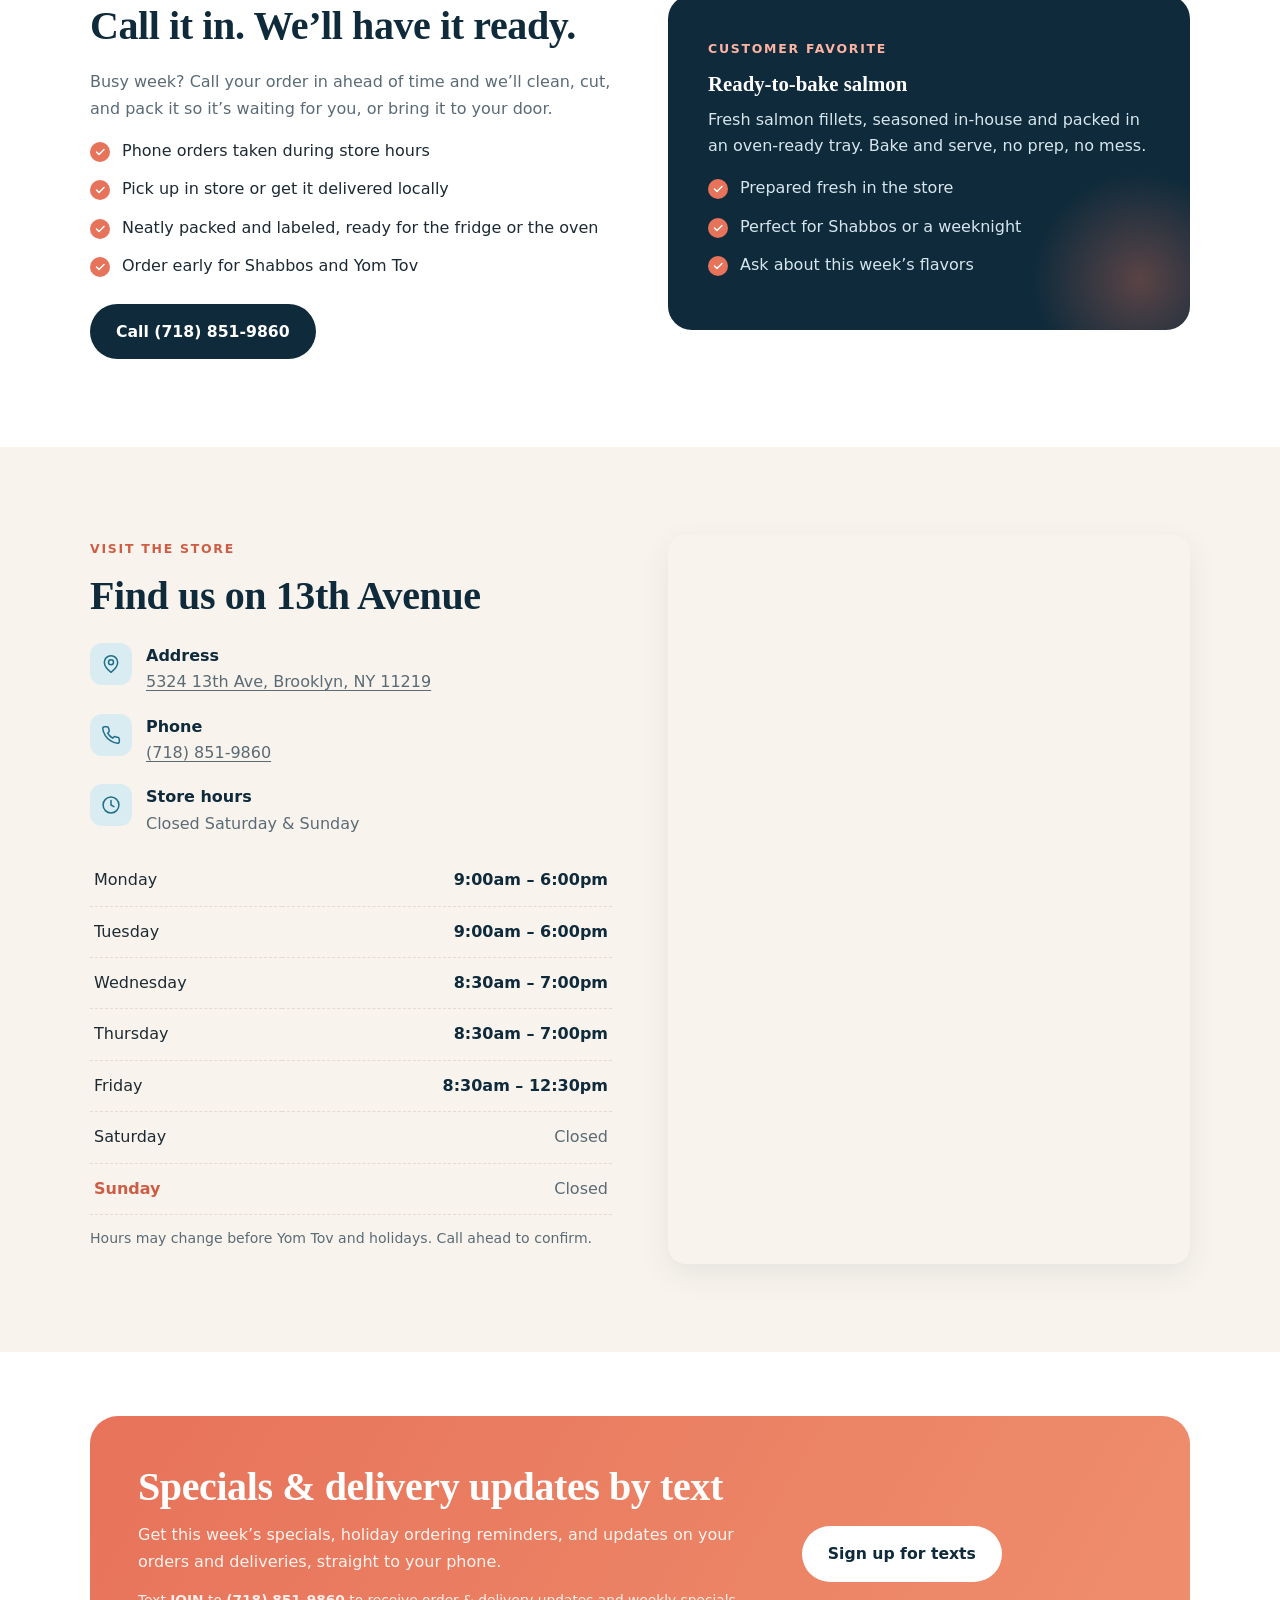
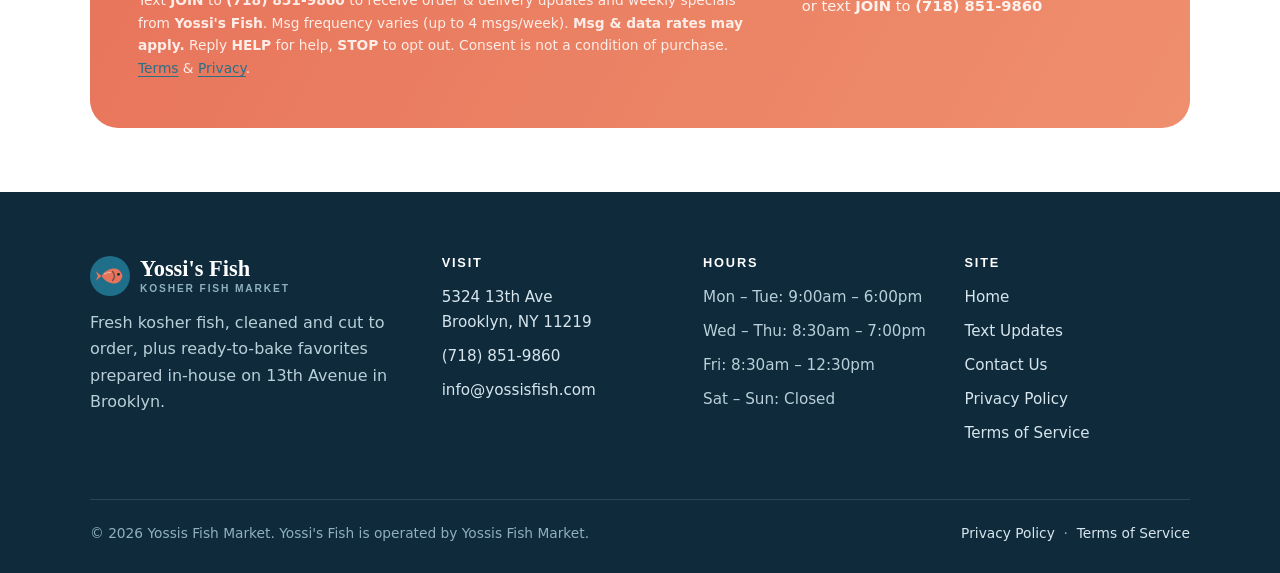
==== commit b54cb84c: "Add files via upload" ====
--- a/index.html
+++ b/index.html
@@ -11,18 +11,18 @@
 <meta property="og:type" content="website">
 <meta property="og:url" content="https://yossisfish.com/">
 <meta name="theme-color" content="#0e2a3b">
-<link rel="icon" href="assets/favicon.svg" type="image/svg+xml">
+<link rel="icon" href="favicon.svg" type="image/svg+xml">
 <link rel="preconnect" href="https://fonts.googleapis.com">
 <link rel="preconnect" href="https://fonts.gstatic.com" crossorigin>
 <link href="https://fonts.googleapis.com/css2?family=Fraunces:opsz,wght@9..144,500;9..144,600;9..144,700&family=Inter:wght@400;500;600;700&display=swap" rel="stylesheet">
-<link rel="stylesheet" href="assets/styles.css">
+<link rel="stylesheet" href="styles.css">
 </head>
 <body>
 <header class="site-header">
   <div class="container nav">
-    <a class="brand" href="./" aria-label="Yossi's Fish home"><svg class="brand-mark" viewBox="0 0 48 48" aria-hidden="true"><circle cx="24" cy="24" r="24" fill="#0e2a3b"/><path d="M14 24c4-6.5 9.5-9 15.5-9 4.6 0 7.8 3.4 9.5 9-1.7 5.6-4.9 9-9.5 9-6 0-11.5-2.5-15.5-9z" fill="#e7735a"/><path d="M14 24 7 18.2 9.4 24 7 29.8z" fill="#e7735a"/><path d="M27 18.5c1.6 1.6 2.4 3.4 2.4 5.5s-.8 3.9-2.4 5.5" fill="none" stroke="#0e2a3b" stroke-width="1.6" stroke-linecap="round" opacity=".55"/><circle cx="34.2" cy="22" r="1.7" fill="#0e2a3b"/><path d="M17 21.5c3-1.5 5.5-2 8-2" stroke="#fff" stroke-width="1.3" stroke-linecap="round" opacity=".45"/></svg><span class="brand-name">Yossi's Fish<small>Kosher Fish Market</small></span></a>
+    <a class="brand" href="index.html" aria-label="Yossi's Fish home"><svg class="brand-mark" viewBox="0 0 48 48" aria-hidden="true"><circle cx="24" cy="24" r="24" fill="#0e2a3b"/><path d="M14 24c4-6.5 9.5-9 15.5-9 4.6 0 7.8 3.4 9.5 9-1.7 5.6-4.9 9-9.5 9-6 0-11.5-2.5-15.5-9z" fill="#e7735a"/><path d="M14 24 7 18.2 9.4 24 7 29.8z" fill="#e7735a"/><path d="M27 18.5c1.6 1.6 2.4 3.4 2.4 5.5s-.8 3.9-2.4 5.5" fill="none" stroke="#0e2a3b" stroke-width="1.6" stroke-linecap="round" opacity=".55"/><circle cx="34.2" cy="22" r="1.7" fill="#0e2a3b"/><path d="M17 21.5c3-1.5 5.5-2 8-2" stroke="#fff" stroke-width="1.3" stroke-linecap="round" opacity=".45"/></svg><span class="brand-name">Yossi's Fish<small>Kosher Fish Market</small></span></a>
     <button class="nav-toggle" aria-label="Open menu" aria-expanded="false" aria-controls="nav-links"><svg viewBox="0 0 24 24" fill="none" stroke="currentColor" stroke-width="2" stroke-linecap="round"><path d="M4 7h16M4 12h16M4 17h16"/></svg></button>
-    <ul class="nav-links" id="nav-links"><li><a href="./" aria-current="page">Home</a></li><li><a href="sms/">Text Updates</a></li><li><a href="contact/">Contact</a></li><li><a class="btn btn-primary" href="tel:+17188519860">Call (718) 851-9860</a></li></ul>
+    <ul class="nav-links" id="nav-links"><li><a href="index.html" aria-current="page">Home</a></li><li><a href="sms.html">Text Updates</a></li><li><a href="contact.html">Contact</a></li><li><a class="btn btn-primary" href="tel:+17188519860">Call (718) 851-9860</a></li></ul>
   </div>
 </header>
 <main>
@@ -34,7 +34,7 @@
       <p class="lead">From whole fish cut to order to seasoned, ready-to-bake trays that go straight into the oven, Yossi's Fish makes Shabbos and weeknight dinners easy.</p>
       <div class="hero-actions">
         <a class="btn btn-primary" href="tel:+17188519860"><svg width="18" height="18" viewBox="0 0 24 24" fill="none" stroke="currentColor" stroke-width="1.8" stroke-linecap="round" stroke-linejoin="round"><path d="M22 16.9v3a2 2 0 0 1-2.2 2 19.8 19.8 0 0 1-8.6-3.1 19.5 19.5 0 0 1-6-6A19.8 19.8 0 0 1 2.1 4.2 2 2 0 0 1 4.1 2h3a2 2 0 0 1 2 1.7c.1.9.4 1.8.7 2.7a2 2 0 0 1-.5 2.1L8 9.8a16 16 0 0 0 6 6l1.3-1.3a2 2 0 0 1 2.1-.4c.9.3 1.8.6 2.7.7a2 2 0 0 1 1.7 2z"/></svg> Call in your order</a>
-        <a class="btn btn-light" href="sms/">Get text updates</a>
+        <a class="btn btn-light" href="sms.html">Get text updates</a>
       </div>
       <div class="badges">
         <span class="badge"><svg viewBox="0 0 24 24" fill="none" stroke="currentColor" stroke-width="1.8" stroke-linecap="round" stroke-linejoin="round"><path d="M12 22s8-4 8-10V5l-8-3-8 3v7c0 6 8 10 8 10z"/><path d="m9 12 2 2 4-4"/></svg> Kosher</span>
@@ -161,10 +161,10 @@
       <div>
         <h2>Specials &amp; delivery updates by text</h2>
         <p>Get this week&rsquo;s specials, holiday ordering reminders, and updates on your orders and deliveries, straight to your phone.</p>
-        <p style="margin-top:14px;font-size:.86rem;opacity:.95">Text <strong>JOIN</strong> to <strong>(718) 851-9860</strong> to receive order &amp; delivery updates and weekly specials from <strong>Yossi's Fish</strong>. Msg frequency varies (up to 4 msgs/week). <strong>Msg &amp; data rates may apply.</strong> Reply <strong>HELP</strong> for help, <strong>STOP</strong> to opt out. Consent is not a condition of purchase. <a href="terms-of-service/">Terms</a> &amp; <a href="privacy-policy/">Privacy</a>.</p>
+        <p style="margin-top:14px;font-size:.86rem;opacity:.95">Text <strong>JOIN</strong> to <strong>(718) 851-9860</strong> to receive order &amp; delivery updates and weekly specials from <strong>Yossi's Fish</strong>. Msg frequency varies (up to 4 msgs/week). <strong>Msg &amp; data rates may apply.</strong> Reply <strong>HELP</strong> for help, <strong>STOP</strong> to opt out. Consent is not a condition of purchase. <a href="terms-of-service.html">Terms</a> &amp; <a href="privacy-policy.html">Privacy</a>.</p>
       </div>
       <div class="actions">
-        <a class="btn btn-light" href="sms/">Sign up for texts</a>
+        <a class="btn btn-light" href="sms.html">Sign up for texts</a>
         <span class="keyword">or text <strong>JOIN</strong> to <strong>(718) 851-9860</strong></span>
       </div>
     </div>
@@ -175,7 +175,7 @@
   <div class="container">
     <div class="footer-grid">
       <div>
-        <a class="brand" href="./"><svg class="brand-mark" viewBox="0 0 48 48" aria-hidden="true"><circle cx="24" cy="24" r="24" fill="#0e2a3b"/><path d="M14 24c4-6.5 9.5-9 15.5-9 4.6 0 7.8 3.4 9.5 9-1.7 5.6-4.9 9-9.5 9-6 0-11.5-2.5-15.5-9z" fill="#e7735a"/><path d="M14 24 7 18.2 9.4 24 7 29.8z" fill="#e7735a"/><path d="M27 18.5c1.6 1.6 2.4 3.4 2.4 5.5s-.8 3.9-2.4 5.5" fill="none" stroke="#0e2a3b" stroke-width="1.6" stroke-linecap="round" opacity=".55"/><circle cx="34.2" cy="22" r="1.7" fill="#0e2a3b"/><path d="M17 21.5c3-1.5 5.5-2 8-2" stroke="#fff" stroke-width="1.3" stroke-linecap="round" opacity=".45"/></svg><span class="brand-name">Yossi's Fish<small>Kosher Fish Market</small></span></a>
+        <a class="brand" href="index.html"><svg class="brand-mark" viewBox="0 0 48 48" aria-hidden="true"><circle cx="24" cy="24" r="24" fill="#0e2a3b"/><path d="M14 24c4-6.5 9.5-9 15.5-9 4.6 0 7.8 3.4 9.5 9-1.7 5.6-4.9 9-9.5 9-6 0-11.5-2.5-15.5-9z" fill="#e7735a"/><path d="M14 24 7 18.2 9.4 24 7 29.8z" fill="#e7735a"/><path d="M27 18.5c1.6 1.6 2.4 3.4 2.4 5.5s-.8 3.9-2.4 5.5" fill="none" stroke="#0e2a3b" stroke-width="1.6" stroke-linecap="round" opacity=".55"/><circle cx="34.2" cy="22" r="1.7" fill="#0e2a3b"/><path d="M17 21.5c3-1.5 5.5-2 8-2" stroke="#fff" stroke-width="1.3" stroke-linecap="round" opacity=".45"/></svg><span class="brand-name">Yossi's Fish<small>Kosher Fish Market</small></span></a>
         <p>Fresh kosher fish, cleaned and cut to order, plus ready-to-bake favorites prepared in-house on 13th Avenue in Brooklyn.</p>
       </div>
       <div>
@@ -198,20 +198,20 @@
       <div>
         <h4>Site</h4>
         <ul>
-          <li><a href="./">Home</a></li>
-          <li><a href="sms/">Text Updates</a></li>
-          <li><a href="contact/">Contact Us</a></li>
-          <li><a href="privacy-policy/">Privacy Policy</a></li>
-          <li><a href="terms-of-service/">Terms of Service</a></li>
+          <li><a href="index.html">Home</a></li>
+          <li><a href="sms.html">Text Updates</a></li>
+          <li><a href="contact.html">Contact Us</a></li>
+          <li><a href="privacy-policy.html">Privacy Policy</a></li>
+          <li><a href="terms-of-service.html">Terms of Service</a></li>
         </ul>
       </div>
     </div>
     <div class="footer-bottom">
       <span>&copy; <span data-year>2026</span> Yossis Fish Market. Yossi's Fish is operated by Yossis Fish Market.</span>
-      <span><a href="privacy-policy/">Privacy Policy</a> &nbsp;&middot;&nbsp; <a href="terms-of-service/">Terms of Service</a></span>
+      <span><a href="privacy-policy.html">Privacy Policy</a> &nbsp;&middot;&nbsp; <a href="terms-of-service.html">Terms of Service</a></span>
     </div>
   </div>
 </footer>
-<script src="assets/main.js"></script>
+<script src="main.js"></script>
 </body>
 </html>
--- a/styles.css
+++ b/styles.css
@@ -0,0 +1,331 @@
+/* Yossi's Fish — site styles */
+:root {
+  --navy: #0e2a3b;
+  --navy-2: #143a50;
+  --sea: #1f6f8b;
+  --sea-light: #d9ecf2;
+  --salmon: #e7735a;
+  --salmon-dark: #cf5d45;
+  --cream: #f8f4ed;
+  --sand: #efe7da;
+  --ink: #1d2a33;
+  --muted: #5b6b76;
+  --line: #e2dbcf;
+  --white: #ffffff;
+  --radius: 18px;
+  --shadow: 0 10px 30px rgba(14, 42, 59, 0.08);
+  --max: 1140px;
+}
+
+* { box-sizing: border-box; }
+html { scroll-behavior: smooth; }
+body {
+  margin: 0;
+  font-family: "Inter", system-ui, -apple-system, Segoe UI, Roboto, sans-serif;
+  color: var(--ink);
+  background: var(--cream);
+  line-height: 1.65;
+  font-size: 16px;
+  -webkit-font-smoothing: antialiased;
+}
+img, svg { max-width: 100%; display: block; }
+a { color: var(--sea); text-decoration-thickness: 1px; text-underline-offset: 3px; }
+a:hover { color: var(--salmon-dark); }
+
+h1, h2, h3, h4 {
+  font-family: "Fraunces", Georgia, serif;
+  color: var(--navy);
+  line-height: 1.15;
+  margin: 0 0 .5em;
+  font-weight: 600;
+}
+h1 { font-size: clamp(2.3rem, 5vw, 3.7rem); letter-spacing: -0.02em; }
+h2 { font-size: clamp(1.8rem, 3.4vw, 2.5rem); letter-spacing: -0.01em; }
+h3 { font-size: 1.3rem; }
+p { margin: 0 0 1em; }
+
+.container { width: 100%; max-width: var(--max); margin: 0 auto; padding: 0 20px; }
+.eyebrow {
+  display: inline-block;
+  font-size: .78rem;
+  font-weight: 700;
+  letter-spacing: .14em;
+  text-transform: uppercase;
+  color: var(--salmon-dark);
+  margin-bottom: .8rem;
+}
+
+/* ---------- Header ---------- */
+.site-header {
+  position: sticky; top: 0; z-index: 50;
+  background: rgba(248, 244, 237, 0.92);
+  backdrop-filter: saturate(160%) blur(10px);
+  border-bottom: 1px solid var(--line);
+}
+.nav { display: flex; align-items: center; justify-content: space-between; height: 72px; }
+.brand { display: flex; align-items: center; gap: 10px; text-decoration: none; color: var(--navy); }
+.brand-mark { width: 40px; height: 40px; }
+.brand-name { font-family: "Fraunces", Georgia, serif; font-size: 1.4rem; font-weight: 700; line-height: 1; }
+.brand-name small { display: block; font-family: "Inter", sans-serif; font-size: .64rem; font-weight: 600; letter-spacing: .18em; text-transform: uppercase; color: var(--muted); margin-top: 4px; }
+.nav-links { display: flex; align-items: center; gap: 28px; list-style: none; margin: 0; padding: 0; }
+.nav-links a { text-decoration: none; color: var(--ink); font-weight: 500; font-size: .95rem; }
+.nav-links a:hover, .nav-links a[aria-current="page"] { color: var(--salmon-dark); }
+.nav-links .btn { color: var(--white); }
+.nav-toggle { display: none; background: none; border: 0; padding: 8px; cursor: pointer; color: var(--navy); }
+.nav-toggle svg { width: 28px; height: 28px; }
+
+@media (max-width: 860px) {
+  .nav-toggle { display: block; }
+  .nav-links {
+    position: absolute; top: 72px; left: 0; right: 0;
+    flex-direction: column; align-items: stretch; gap: 0;
+    background: var(--cream); border-bottom: 1px solid var(--line);
+    padding: 8px 20px 20px; display: none;
+  }
+  .nav-links.open { display: flex; }
+  .nav-links li { border-bottom: 1px solid var(--line); }
+  .nav-links li:last-child { border-bottom: 0; padding-top: 14px; }
+  .nav-links a { display: block; padding: 14px 0; }
+  .nav-links .btn { text-align: center; }
+}
+
+/* ---------- Buttons ---------- */
+.btn {
+  display: inline-flex; align-items: center; justify-content: center; gap: 8px;
+  padding: 13px 24px; border-radius: 999px; border: 2px solid transparent;
+  font-weight: 600; font-size: .98rem; text-decoration: none; cursor: pointer;
+  transition: transform .15s ease, background .15s ease, color .15s ease;
+  font-family: inherit;
+}
+.btn:hover { transform: translateY(-1px); }
+.btn-primary { background: var(--salmon); color: var(--white); }
+.btn-primary:hover { background: var(--salmon-dark); color: var(--white); }
+.btn-dark { background: var(--navy); color: var(--white); }
+.btn-dark:hover { background: var(--navy-2); color: var(--white); }
+.btn-outline { border-color: var(--navy); color: var(--navy); background: transparent; }
+.btn-outline:hover { background: var(--navy); color: var(--white); }
+.btn-light { background: var(--white); color: var(--navy); }
+.btn-light:hover { color: var(--salmon-dark); }
+
+/* ---------- Hero ---------- */
+.hero {
+  position: relative; overflow: hidden;
+  background: linear-gradient(160deg, var(--navy) 0%, var(--navy-2) 55%, var(--sea) 100%);
+  color: var(--white);
+  padding: 96px 0 140px;
+}
+.hero h1 { color: var(--white); max-width: 14ch; }
+.hero p.lead { font-size: 1.15rem; color: #cfe2ea; max-width: 46ch; margin-bottom: 1.8rem; }
+.hero .eyebrow { color: #ffb4a3; }
+.hero-grid { display: grid; grid-template-columns: 1.15fr .85fr; gap: 40px; align-items: center; position: relative; z-index: 2; }
+.hero-actions { display: flex; flex-wrap: wrap; gap: 12px; }
+.hero-art { position: relative; }
+.hero-art svg { width: 100%; height: auto; filter: drop-shadow(0 20px 40px rgba(0,0,0,.25)); }
+.badges { display: flex; flex-wrap: wrap; gap: 10px; margin-top: 28px; }
+.badge {
+  display: inline-flex; align-items: center; gap: 8px;
+  padding: 7px 14px; border-radius: 999px;
+  background: rgba(255,255,255,.1); border: 1px solid rgba(255,255,255,.2);
+  font-size: .86rem; font-weight: 500; color: #eaf3f7;
+}
+.badge svg { width: 16px; height: 16px; }
+.wave { position: absolute; left: 0; right: 0; bottom: -1px; z-index: 1; }
+.wave svg { width: 100%; height: 90px; }
+@media (max-width: 860px) {
+  .hero { padding: 64px 0 110px; }
+  .hero-grid { grid-template-columns: 1fr; }
+  .hero-art { max-width: 380px; margin: 0 auto; }
+}
+
+/* ---------- Page hero (inner pages) ---------- */
+.page-hero {
+  background: linear-gradient(160deg, var(--navy) 0%, var(--sea) 100%);
+  color: var(--white); padding: 64px 0 56px;
+}
+.page-hero h1 { color: var(--white); font-size: clamp(2rem, 4.4vw, 3rem); margin-bottom: .3em; }
+.page-hero p { color: #cfe2ea; max-width: 60ch; margin: 0; font-size: 1.08rem; }
+.page-hero .eyebrow { color: #ffb4a3; }
+
+/* ---------- Sections ---------- */
+section.block { padding: 88px 0; }
+section.block.tight { padding: 64px 0; }
+.section-head { max-width: 640px; margin-bottom: 44px; }
+.section-head.center { text-align: center; margin-left: auto; margin-right: auto; }
+.section-head p { color: var(--muted); font-size: 1.06rem; }
+.bg-white { background: var(--white); }
+.bg-sand { background: var(--sand); }
+
+.cards { display: grid; grid-template-columns: repeat(3, 1fr); gap: 24px; }
+.card {
+  background: var(--white); border-radius: var(--radius); padding: 30px;
+  box-shadow: var(--shadow); border: 1px solid var(--line);
+}
+.card .icon {
+  width: 56px; height: 56px; border-radius: 14px; display: grid; place-items: center;
+  background: var(--sea-light); color: var(--sea); margin-bottom: 18px;
+}
+.card .icon svg { width: 30px; height: 30px; }
+.card p { color: var(--muted); margin: 0; }
+@media (max-width: 900px) { .cards { grid-template-columns: 1fr; } }
+
+.split { display: grid; grid-template-columns: 1fr 1fr; gap: 56px; align-items: center; }
+@media (max-width: 900px) { .split { grid-template-columns: 1fr; gap: 36px; } }
+
+.checklist { list-style: none; padding: 0; margin: 0 0 1.5em; }
+.checklist li { position: relative; padding-left: 32px; margin-bottom: 12px; }
+.checklist li::before {
+  content: ""; position: absolute; left: 0; top: 4px; width: 20px; height: 20px; border-radius: 50%;
+  background: var(--salmon) url("data:image/svg+xml,%3Csvg xmlns='http://www.w3.org/2000/svg' viewBox='0 0 24 24' fill='none' stroke='white' stroke-width='3' stroke-linecap='round' stroke-linejoin='round'%3E%3Cpath d='M5 12l5 5L20 7'/%3E%3C/svg%3E") center/12px no-repeat;
+}
+
+.feature-panel {
+  background: var(--navy); color: #d7e6ed; border-radius: 24px; padding: 40px;
+  position: relative; overflow: hidden;
+}
+.feature-panel h3 { color: var(--white); }
+.feature-panel::after {
+  content: ""; position: absolute; right: -60px; bottom: -60px; width: 220px; height: 220px;
+  border-radius: 50%; background: radial-gradient(circle, rgba(231,115,90,.35), transparent 70%);
+}
+
+/* ---------- Hours ---------- */
+.hours { width: 100%; border-collapse: collapse; font-size: 1rem; }
+.hours td { padding: 12px 4px; border-bottom: 1px dashed var(--line); }
+.hours td:last-child { text-align: right; font-weight: 600; color: var(--navy); }
+.hours tr.today td { color: var(--salmon-dark); font-weight: 700; }
+.hours tr.closed td:last-child { color: var(--muted); font-weight: 500; }
+
+.info-list { list-style: none; padding: 0; margin: 0; }
+.info-list li { display: flex; gap: 14px; align-items: flex-start; margin-bottom: 18px; }
+.info-list .ico {
+  flex: 0 0 42px; height: 42px; border-radius: 12px; display: grid; place-items: center;
+  background: var(--sea-light); color: var(--sea);
+}
+.info-list .ico svg { width: 20px; height: 20px; }
+.info-list strong { display: block; color: var(--navy); }
+.info-list span, .info-list a { color: var(--muted); }
+
+.map-frame { border: 0; width: 100%; height: 100%; min-height: 360px; border-radius: var(--radius); box-shadow: var(--shadow); }
+
+/* ---------- Text club band ---------- */
+.text-band {
+  background: linear-gradient(120deg, var(--salmon) 0%, #ef8f6d 100%);
+  color: var(--white); border-radius: 28px; padding: 48px;
+  display: grid; grid-template-columns: 1.3fr .7fr; gap: 32px; align-items: center;
+}
+.text-band h2 { color: var(--white); margin-bottom: .3em; }
+.text-band p { color: #fff3ef; margin: 0; }
+.text-band .actions { display: flex; flex-direction: column; gap: 12px; align-items: flex-start; }
+.text-band .keyword { font-size: .92rem; color: #fff3ef; }
+@media (max-width: 860px) { .text-band { grid-template-columns: 1fr; padding: 34px 26px; } }
+
+/* ---------- Forms ---------- */
+.form-card {
+  background: var(--white); border-radius: 24px; padding: 36px;
+  box-shadow: var(--shadow); border: 1px solid var(--line);
+}
+.form-row { display: grid; grid-template-columns: 1fr 1fr; gap: 16px; }
+@media (max-width: 600px) { .form-row { grid-template-columns: 1fr; } .form-card { padding: 26px 20px; } }
+.field { margin-bottom: 18px; }
+.field label { display: block; font-weight: 600; font-size: .92rem; color: var(--navy); margin-bottom: 6px; }
+.field .opt { font-weight: 400; color: var(--muted); }
+.field input, .field textarea, .field select {
+  width: 100%; padding: 13px 14px; border: 1.5px solid var(--line); border-radius: 12px;
+  font: inherit; color: var(--ink); background: #fdfcfa; transition: border-color .15s ease, box-shadow .15s ease;
+}
+.field input:focus, .field textarea:focus {
+  outline: none; border-color: var(--sea); box-shadow: 0 0 0 4px rgba(31,111,139,.12); background: var(--white);
+}
+.field textarea { min-height: 140px; resize: vertical; }
+
+.consent {
+  display: flex; gap: 12px; align-items: flex-start;
+  padding: 16px; border: 1.5px solid var(--line); border-radius: 14px; margin-bottom: 14px;
+  background: #fdfcfa; cursor: pointer; transition: border-color .15s ease, background .15s ease;
+}
+.consent:hover { border-color: var(--sea); }
+.consent input[type="checkbox"] { flex: 0 0 20px; width: 20px; height: 20px; margin-top: 2px; accent-color: var(--salmon); cursor: pointer; }
+.consent .c-title { display: block; font-weight: 700; color: var(--navy); margin-bottom: 2px; }
+.consent .c-text { font-size: .9rem; color: var(--muted); line-height: 1.55; }
+.consent:has(input:checked) { border-color: var(--salmon); background: #fff6f3; }
+
+.disclosure {
+  font-size: .86rem; color: var(--muted); line-height: 1.6;
+  background: var(--cream); border-radius: 12px; padding: 14px 16px; margin: 6px 0 20px;
+}
+.disclosure strong { color: var(--navy); }
+.form-msg { display: none; margin-top: 16px; padding: 14px 16px; border-radius: 12px; font-weight: 500; }
+.form-msg.ok { display: block; background: #e6f4ec; color: #1f6b3f; }
+.form-msg.err { display: block; background: #fdeceb; color: #a3342a; }
+
+/* ---------- Keyword / phone mock ---------- */
+.keyword-box {
+  background: var(--navy); color: #d7e6ed; border-radius: 24px; padding: 34px;
+}
+.keyword-box h3 { color: var(--white); }
+.keyword-big {
+  display: flex; align-items: center; gap: 14px; flex-wrap: wrap;
+  background: rgba(255,255,255,.07); border: 1px dashed rgba(255,255,255,.3);
+  border-radius: 16px; padding: 18px 20px; margin: 18px 0;
+}
+.keyword-big .kw { font-family: "Fraunces", serif; font-size: 2rem; font-weight: 700; color: #ffb4a3; letter-spacing: .04em; }
+.keyword-big .to { color: #b9cfd9; }
+.keyword-big .num { font-size: 1.3rem; font-weight: 700; color: var(--white); }
+.keyword-box .disclosure { background: rgba(255,255,255,.06); color: #c3d7e0; }
+.keyword-box .disclosure strong { color: var(--white); }
+.keyword-box a { color: #ffc7b8; }
+
+.chips { display: flex; flex-wrap: wrap; gap: 10px; }
+.chip { padding: 6px 14px; border-radius: 999px; background: var(--sea-light); color: var(--navy); font-weight: 600; font-size: .88rem; }
+
+/* ---------- Legal pages ---------- */
+.legal { display: grid; grid-template-columns: 240px 1fr; gap: 48px; align-items: start; }
+.legal-nav { position: sticky; top: 96px; background: var(--white); border: 1px solid var(--line); border-radius: var(--radius); padding: 22px; }
+.legal-nav h4 { font-family: "Inter", sans-serif; font-size: .76rem; text-transform: uppercase; letter-spacing: .14em; color: var(--muted); margin-bottom: 12px; }
+.legal-nav ol { margin: 0; padding-left: 18px; font-size: .92rem; }
+.legal-nav li { margin-bottom: 8px; }
+.legal-nav a { color: var(--ink); text-decoration: none; }
+.legal-nav a:hover { color: var(--salmon-dark); }
+.legal-body { background: var(--white); border: 1px solid var(--line); border-radius: 24px; padding: 48px; box-shadow: var(--shadow); }
+.legal-body h2 { font-size: 1.55rem; margin-top: 1.8em; padding-top: .2em; scroll-margin-top: 96px; }
+.legal-body h2:first-of-type { margin-top: 0; }
+.legal-body h3 { font-size: 1.12rem; margin-top: 1.4em; font-family: "Inter", sans-serif; font-weight: 700; }
+.legal-body ul { padding-left: 22px; }
+.legal-body li { margin-bottom: 6px; }
+.legal-meta { color: var(--muted); font-size: .92rem; margin-bottom: 28px; padding-bottom: 20px; border-bottom: 1px solid var(--line); }
+.callout {
+  border-left: 4px solid var(--salmon); background: #fff6f3; padding: 16px 20px; border-radius: 0 12px 12px 0; margin: 1.2em 0;
+}
+.callout p:last-child { margin: 0; }
+.sms-box { background: var(--sea-light); border-radius: 16px; padding: 24px 26px; margin: 1.2em 0; }
+.sms-box h3 { margin-top: 0; }
+@media (max-width: 900px) {
+  .legal { grid-template-columns: 1fr; }
+  .legal-nav { position: static; }
+  .legal-body { padding: 30px 22px; }
+}
+
+/* ---------- Footer ---------- */
+.site-footer { background: var(--navy); color: #b9cfd9; padding: 64px 0 28px; margin-top: 0; }
+.site-footer a { color: #d7e6ed; text-decoration: none; }
+.site-footer a:hover { color: #ffb4a3; }
+.footer-grid { display: grid; grid-template-columns: 1.4fr 1fr 1fr 1fr; gap: 36px; }
+.site-footer h4 { color: var(--white); font-family: "Inter", sans-serif; font-size: .8rem; letter-spacing: .14em; text-transform: uppercase; margin-bottom: 14px; }
+.site-footer ul { list-style: none; padding: 0; margin: 0; }
+.site-footer li { margin-bottom: 9px; font-size: .95rem; }
+.site-footer .brand { color: var(--white); margin-bottom: 14px; }
+.site-footer .brand-name small { color: #8fb0bf; }
+.footer-bottom {
+  border-top: 1px solid rgba(255,255,255,.12); margin-top: 44px; padding-top: 22px;
+  display: flex; flex-wrap: wrap; justify-content: space-between; gap: 12px; font-size: .86rem; color: #8fb0bf;
+}
+@media (max-width: 860px) { .footer-grid { grid-template-columns: 1fr 1fr; } }
+@media (max-width: 520px) { .footer-grid { grid-template-columns: 1fr; } }
+
+.mt-0 { margin-top: 0; }
+.muted { color: var(--muted); }
+.center { text-align: center; }
+
+/* polish */
+.site-footer .brand-mark > circle:first-child { fill: #1f6f8b; }
+.hero h1 { max-width: 16ch; }
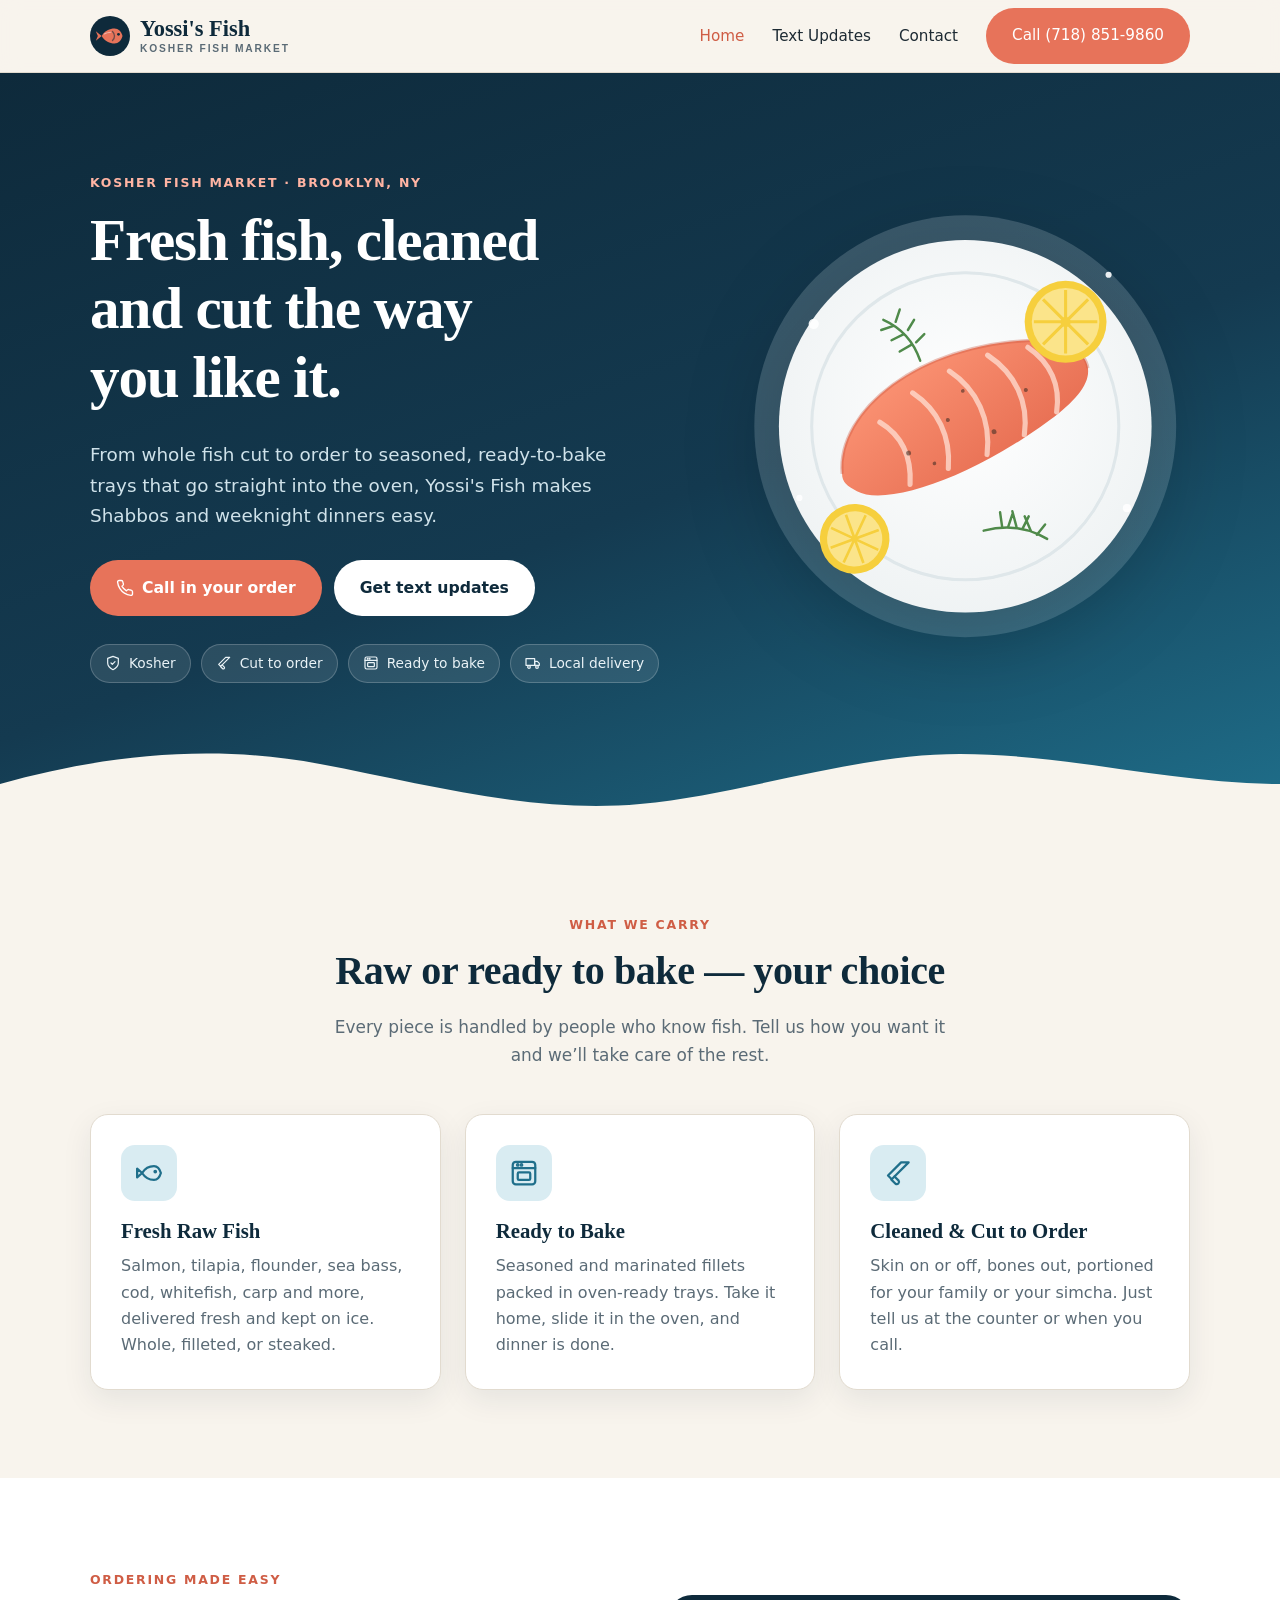
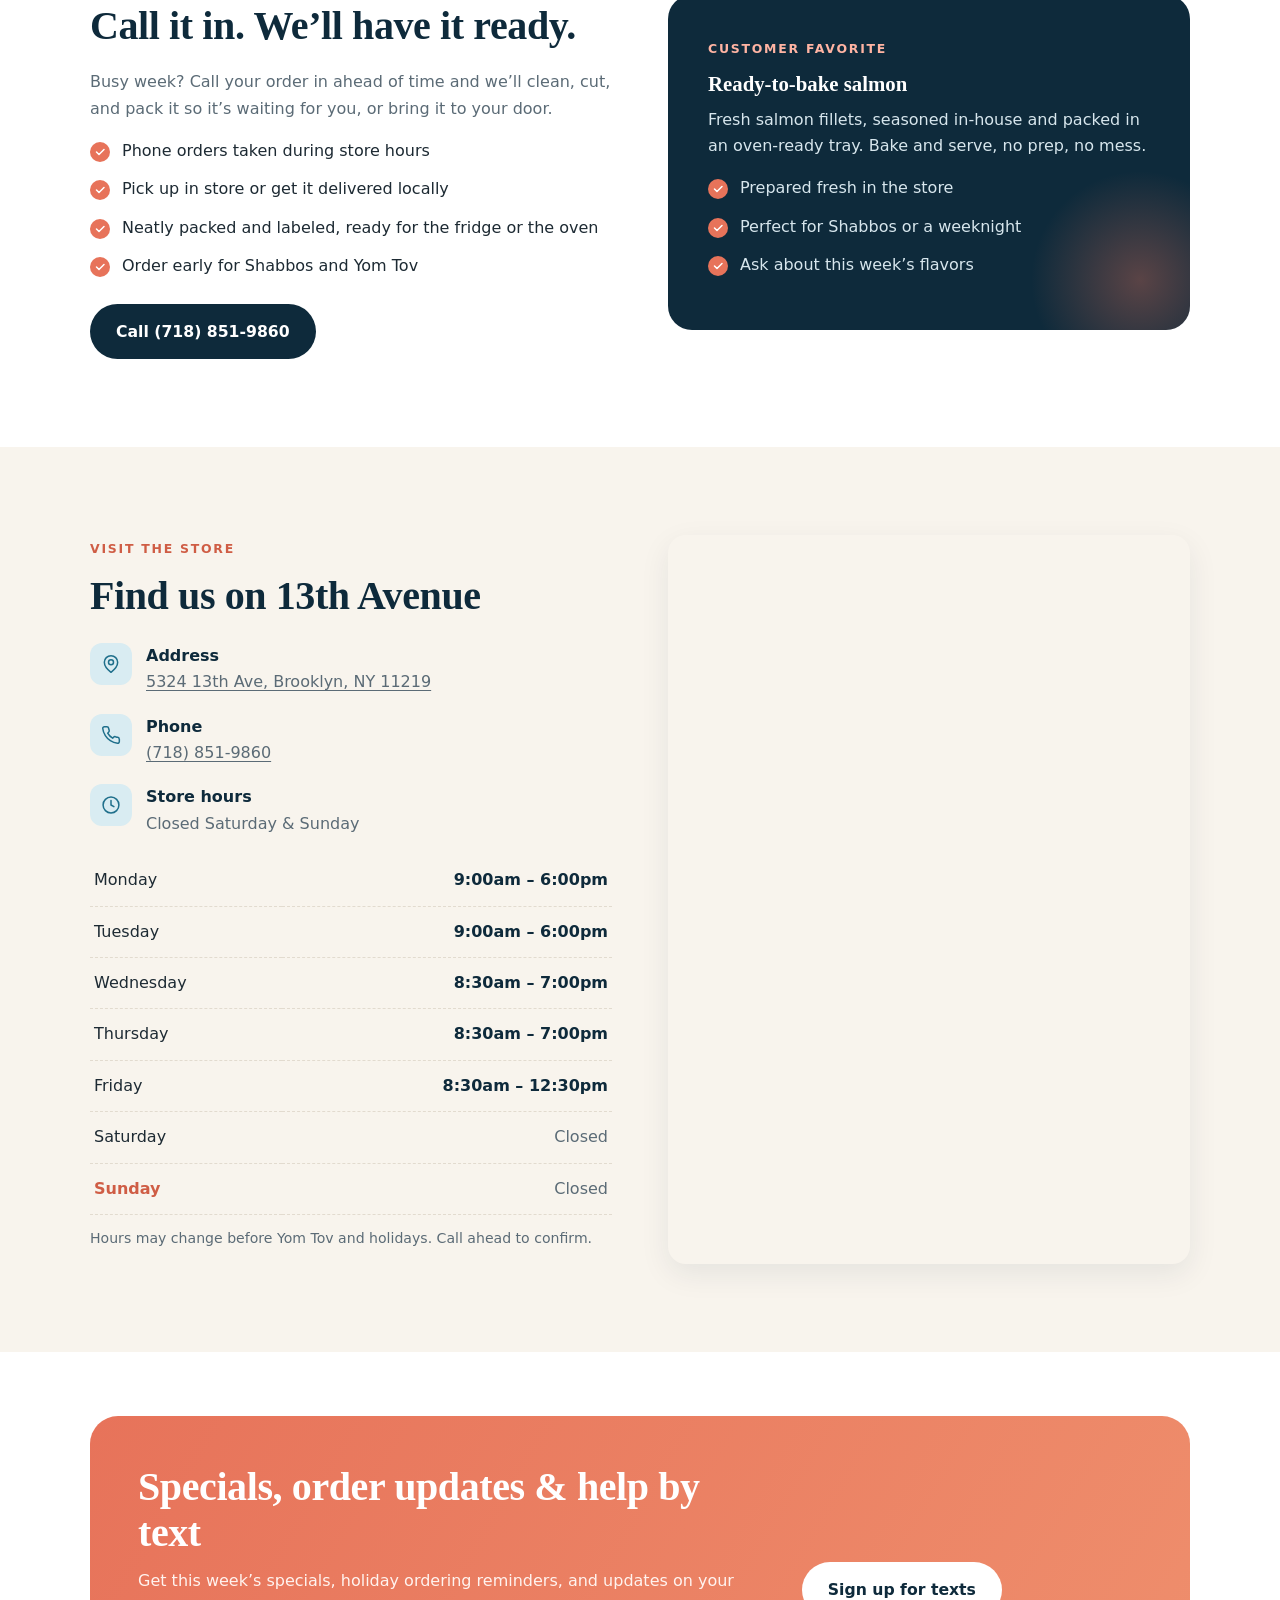
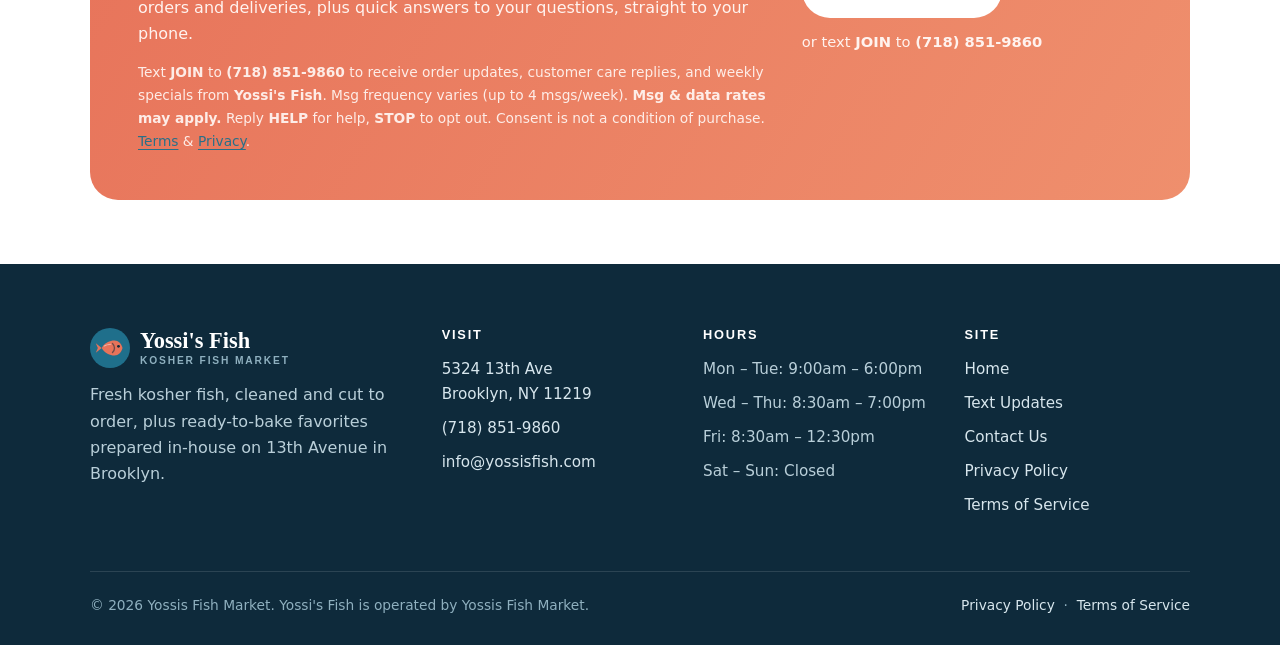
==== commit 2e88ab65: "Add files via upload" ====
--- a/index.html
+++ b/index.html
@@ -159,9 +159,9 @@
   <div class="container">
     <div class="text-band">
       <div>
-        <h2>Specials &amp; delivery updates by text</h2>
-        <p>Get this week&rsquo;s specials, holiday ordering reminders, and updates on your orders and deliveries, straight to your phone.</p>
-        <p style="margin-top:14px;font-size:.86rem;opacity:.95">Text <strong>JOIN</strong> to <strong>(718) 851-9860</strong> to receive order &amp; delivery updates and weekly specials from <strong>Yossi's Fish</strong>. Msg frequency varies (up to 4 msgs/week). <strong>Msg &amp; data rates may apply.</strong> Reply <strong>HELP</strong> for help, <strong>STOP</strong> to opt out. Consent is not a condition of purchase. <a href="terms-of-service.html">Terms</a> &amp; <a href="privacy-policy.html">Privacy</a>.</p>
+        <h2>Specials, order updates &amp; help by text</h2>
+        <p>Get this week&rsquo;s specials, holiday ordering reminders, and updates on your orders and deliveries, plus quick answers to your questions, straight to your phone.</p>
+        <p style="margin-top:14px;font-size:.86rem;opacity:.95">Text <strong>JOIN</strong> to <strong>(718) 851-9860</strong> to receive order updates, customer care replies, and weekly specials from <strong>Yossi's Fish</strong>. Msg frequency varies (up to 4 msgs/week). <strong>Msg &amp; data rates may apply.</strong> Reply <strong>HELP</strong> for help, <strong>STOP</strong> to opt out. Consent is not a condition of purchase. <a href="terms-of-service.html">Terms</a> &amp; <a href="privacy-policy.html">Privacy</a>.</p>
       </div>
       <div class="actions">
         <a class="btn btn-light" href="sms.html">Sign up for texts</a>
